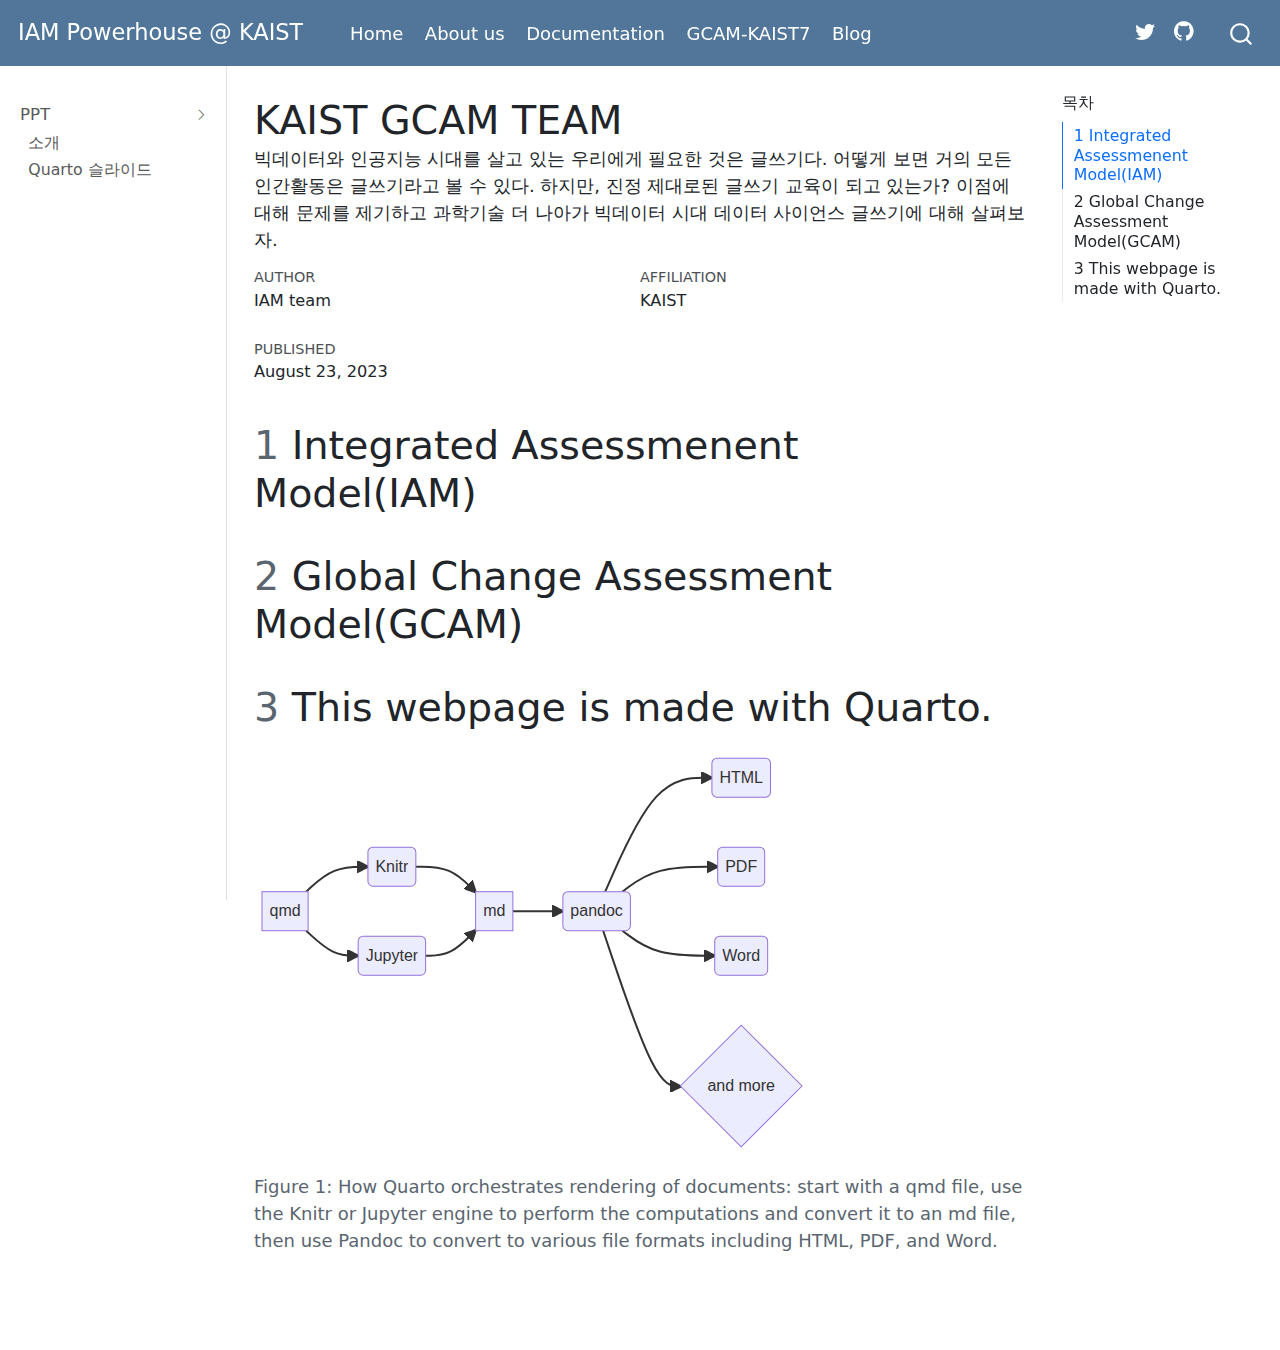
==== docs/index.html @ d36df334 "first commit" ====
<!DOCTYPE html>
<html xmlns="http://www.w3.org/1999/xhtml" lang="en" xml:lang="en"><head>

<meta charset="utf-8">
<meta name="generator" content="quarto-1.1.251">

<meta name="viewport" content="width=device-width, initial-scale=1.0, user-scalable=yes">

<meta name="author" content="IAM team">
<meta name="dcterms.date" content="2023-08-23">
<meta name="description" content="빅데이터와 인공지능 시대를 살고 있는 우리에게 필요한 것은 글쓰기다. 어떻게 보면 거의 모든 인간활동은 글쓰기라고 볼 수 있다. 하지만, 진정 제대로된 글쓰기 교육이 되고 있는가? 이점에 대해 문제를 제기하고 과학기술 더 나아가 빅데이터 시대 데이터 사이언스 글쓰기에 대해 살펴보자.">

<title>IAM Powerhouse @ KAIST - KAIST GCAM TEAM</title>
<style>
code{white-space: pre-wrap;}
span.smallcaps{font-variant: small-caps;}
div.columns{display: flex; gap: min(4vw, 1.5em);}
div.column{flex: auto; overflow-x: auto;}
div.hanging-indent{margin-left: 1.5em; text-indent: -1.5em;}
ul.task-list{list-style: none;}
ul.task-list li input[type="checkbox"] {
  width: 0.8em;
  margin: 0 0.8em 0.2em -1.6em;
  vertical-align: middle;
}
</style>


<script src="site_libs/quarto-nav/quarto-nav.js"></script>
<script src="site_libs/quarto-nav/headroom.min.js"></script>
<script src="site_libs/clipboard/clipboard.min.js"></script>
<script src="site_libs/quarto-search/autocomplete.umd.js"></script>
<script src="site_libs/quarto-search/fuse.min.js"></script>
<script src="site_libs/quarto-search/quarto-search.js"></script>
<meta name="quarto:offset" content="./">
<link href="././img/analysis.png" rel="icon" type="image/png">
<script src="site_libs/quarto-html/quarto.js"></script>
<script src="site_libs/quarto-html/popper.min.js"></script>
<script src="site_libs/quarto-html/tippy.umd.min.js"></script>
<script src="site_libs/quarto-html/anchor.min.js"></script>
<link href="site_libs/quarto-html/tippy.css" rel="stylesheet">
<link href="site_libs/quarto-html/quarto-syntax-highlighting.css" rel="stylesheet" id="quarto-text-highlighting-styles">
<script src="site_libs/bootstrap/bootstrap.min.js"></script>
<link href="site_libs/bootstrap/bootstrap-icons.css" rel="stylesheet">
<link href="site_libs/bootstrap/bootstrap.min.css" rel="stylesheet" id="quarto-bootstrap" data-mode="light">
<script id="quarto-search-options" type="application/json">{
  "location": "navbar",
  "copy-button": false,
  "collapse-after": 3,
  "panel-placement": "end",
  "type": "overlay",
  "limit": 20,
  "language": {
    "search-no-results-text": "No results",
    "search-matching-documents-text": "matching documents",
    "search-copy-link-title": "Copy link to search",
    "search-hide-matches-text": "Hide additional matches",
    "search-more-match-text": "more match in this document",
    "search-more-matches-text": "more matches in this document",
    "search-clear-button-title": "Clear",
    "search-detached-cancel-button-title": "Cancel",
    "search-submit-button-title": "Submit"
  }
}</script>
<script src="site_libs/quarto-diagram/mermaid.min.js"></script>
<script src="site_libs/quarto-diagram/mermaid-init.js"></script>
<link href="site_libs/quarto-diagram/mermaid.css" rel="stylesheet">


<meta property="og:title" content="IAM Powerhouse @ KAIST - KAIST GCAM TEAM">
<meta property="og:description" content="빅데이터와 인공지능 시대를 살고 있는 우리에게 필요한 것은 글쓰기다. 어떻게 보면 거의 모든 인간활동은 글쓰기라고 볼 수 있다. 하지만, 진정 제대로된 글쓰기 교육이 되고 있는가? 이점에 대해 문제를 제기하고 과학기술 더 나아가 빅데이터 시대 데이터 사이언스 글쓰기에 대해 살펴보자.">
<meta property="og:site-name" content="IAM Powerhouse @ KAIST">
<meta name="twitter:title" content="IAM Powerhouse @ KAIST - KAIST GCAM TEAM">
<meta name="twitter:description" content="빅데이터와 인공지능 시대를 살고 있는 우리에게 필요한 것은 글쓰기다. 어떻게 보면 거의 모든 인간활동은 글쓰기라고 볼 수 있다. 하지만, 진정 제대로된 글쓰기 교육이 되고 있는가? 이점에 대해 문제를 제기하고 과학기술 더 나아가 빅데이터 시대 데이터 사이언스 글쓰기에 대해 살펴보자.">
<meta name="twitter:card" content="summary">
</head>

<body class="nav-sidebar docked nav-fixed">

<div id="quarto-search-results"></div>
  <header id="quarto-header" class="headroom fixed-top">
    <nav class="navbar navbar-expand-lg navbar-dark ">
      <div class="navbar-container container-fluid">
      <div class="navbar-brand-container">
    <a class="navbar-brand" href="./index.html">
    <span class="navbar-title">IAM Powerhouse @ KAIST</span>
    </a>
  </div>
          <button class="navbar-toggler" type="button" data-bs-toggle="collapse" data-bs-target="#navbarCollapse" aria-controls="navbarCollapse" aria-expanded="false" aria-label="Toggle navigation" onclick="if (window.quartoToggleHeadroom) { window.quartoToggleHeadroom(); }">
  <span class="navbar-toggler-icon"></span>
</button>
          <div class="collapse navbar-collapse" id="navbarCollapse">
            <ul class="navbar-nav navbar-nav-scroll me-auto">
  <li class="nav-item">
    <a class="nav-link active" href="./index.html" aria-current="page">Home</a>
  </li>  
  <li class="nav-item">
    <a class="nav-link" href="./about.html">About us</a>
  </li>  
  <li class="nav-item">
    <a class="nav-link" href="./documentation.html">Documentation</a>
  </li>  
  <li class="nav-item">
    <a class="nav-link" href="./gcam_transportation.html">GCAM-KAIST7</a>
  </li>  
  <li class="nav-item">
    <a class="nav-link" href="./blog.html">Blog</a>
  </li>  
</ul>
            <ul class="navbar-nav navbar-nav-scroll ms-auto">
  <li class="nav-item compact">
    <a class="nav-link" href="https://twitter.com/quarto_pub"><i class="bi bi-twitter" role="img" aria-label="Twitter">
</i> 
 </a>
  </li>  
  <li class="nav-item compact">
    <a class="nav-link" href="https://github.com/GCAM-KAIST"><i class="bi bi-github" role="img" aria-label="GitHub">
</i> 
 </a>
  </li>  
</ul>
              <div id="quarto-search" class="" title="Search"></div>
          </div> <!-- /navcollapse -->
      </div> <!-- /container-fluid -->
    </nav>
  <nav class="quarto-secondary-nav" data-bs-toggle="collapse" data-bs-target="#quarto-sidebar" aria-controls="quarto-sidebar" aria-expanded="false" aria-label="Toggle sidebar navigation" onclick="if (window.quartoToggleHeadroom) { window.quartoToggleHeadroom(); }">
    <div class="container-fluid d-flex justify-content-between">
      <h1 class="quarto-secondary-nav-title">KAIST GCAM TEAM</h1>
      <button type="button" class="quarto-btn-toggle btn" aria-label="Show secondary navigation">
        <i class="bi bi-chevron-right"></i>
      </button>
    </div>
  </nav>
</header>
<!-- content -->
<div id="quarto-content" class="quarto-container page-columns page-rows-contents page-layout-article page-navbar">
<!-- sidebar -->
  <nav id="quarto-sidebar" class="sidebar collapse sidebar-navigation docked overflow-auto">
    <div class="sidebar-menu-container"> 
    <ul class="list-unstyled mt-1">
        <li class="sidebar-item sidebar-item-section">
      <div class="sidebar-item-container"> 
            <a class="sidebar-item-text sidebar-link text-start" data-bs-toggle="collapse" data-bs-target="#quarto-sidebar-section-1" aria-expanded="true">PPT</a>
          <a class="sidebar-item-toggle text-start" data-bs-toggle="collapse" data-bs-target="#quarto-sidebar-section-1" aria-expanded="true">
            <i class="bi bi-chevron-right ms-2"></i>
          </a> 
      </div>
      <ul id="quarto-sidebar-section-1" class="collapse list-unstyled sidebar-section depth1 show">  
          <li class="sidebar-item">
  <div class="sidebar-item-container"> 
  <a href="./intro_slide.html" class="sidebar-item-text sidebar-link">소개</a>
  </div>
</li>
          <li class="sidebar-item">
  <div class="sidebar-item-container"> 
  <a href="./quarto_slideshow.html" class="sidebar-item-text sidebar-link">Quarto 슬라이드</a>
  </div>
</li>
      </ul>
  </li>
    </ul>
    </div>
</nav>
<!-- margin-sidebar -->
    <div id="quarto-margin-sidebar" class="sidebar margin-sidebar">
        <nav id="TOC" role="doc-toc" class="toc-active">
    <h2 id="toc-title">목차</h2>
   
  <ul class="collapse">
  <li><a href="#integrated-assessmenent-modeliam" id="toc-integrated-assessmenent-modeliam" class="nav-link active" data-scroll-target="#integrated-assessmenent-modeliam"><span class="toc-section-number">1</span>  Integrated Assessmenent Model(IAM)</a></li>
  <li><a href="#global-change-assessment-modelgcam" id="toc-global-change-assessment-modelgcam" class="nav-link" data-scroll-target="#global-change-assessment-modelgcam"><span class="toc-section-number">2</span>  Global Change Assessment Model(GCAM)</a></li>
  <li><a href="#this-webpage-is-made-with-quarto." id="toc-this-webpage-is-made-with-quarto." class="nav-link" data-scroll-target="#this-webpage-is-made-with-quarto."><span class="toc-section-number">3</span>  This webpage is made with Quarto.</a></li>
  </ul>
</nav>
    </div>
<!-- main -->
<main class="content" id="quarto-document-content">

<header id="title-block-header" class="quarto-title-block default">
<div class="quarto-title">
<h1 class="title d-none d-lg-block">KAIST GCAM TEAM</h1>
</div>

<div>
  <div class="description">
    빅데이터와 인공지능 시대를 살고 있는 우리에게 필요한 것은 글쓰기다. 어떻게 보면 거의 모든 인간활동은 글쓰기라고 볼 수 있다. 하지만, 진정 제대로된 글쓰기 교육이 되고 있는가? 이점에 대해 문제를 제기하고 과학기술 더 나아가 빅데이터 시대 데이터 사이언스 글쓰기에 대해 살펴보자.
  </div>
</div>

<div class="quarto-title-meta-author">
  <div class="quarto-title-meta-heading">Author</div>
  <div class="quarto-title-meta-heading">Affiliation</div>
  
    <div class="quarto-title-meta-contents">
    IAM team 
  </div>
    <div class="quarto-title-meta-contents">
        <p class="affiliation">
            KAIST
          </p>
      </div>
    </div>

<div class="quarto-title-meta">

      
    <div>
    <div class="quarto-title-meta-heading">Published</div>
    <div class="quarto-title-meta-contents">
      <p class="date">August 23, 2023</p>
    </div>
  </div>
    
  </div>
  

</header>

<section id="integrated-assessmenent-modeliam" class="level1" data-number="1">
<h1 data-number="1"><span class="header-section-number">1</span> Integrated Assessmenent Model(IAM)</h1>
</section>
<section id="global-change-assessment-modelgcam" class="level1" data-number="2">
<h1 data-number="2"><span class="header-section-number">2</span> Global Change Assessment Model(GCAM)</h1>
</section>
<section id="this-webpage-is-made-with-quarto." class="level1" data-number="3">
<h1 data-number="3"><span class="header-section-number">3</span> This webpage is made with Quarto.</h1>
<div class="cell" data-fig-width="6">
<div class="cell-output-display">
<div id="fig-mermaid" class="quarto-figure quarto-figure-center anchored">
<figure class="figure">
<p>
</p><pre class="mermaid" data-tooltip-selector="#mermaid-tooltip-1">flowchart LR
  A[qmd] --&gt; B(Knitr)
  A[qmd] --&gt; C(Jupyter)
  B(Knitr) --&gt; D[md]
  C(Jupyter) --&gt; D[md]
  D[md] --&gt; E(pandoc)
  E(pandoc) --&gt; F(HTML)
  E(pandoc) --&gt; G(PDF)
  E(pandoc) --&gt; H(Word)
  E(pandoc) --&gt; I{and more}
</pre>
<div id="mermaid-tooltip-1" class="mermaidTooltip">

</div>
<p></p>
<p></p><figcaption class="figure-caption">Figure&nbsp;1: How Quarto orchestrates rendering of documents: start with a qmd file, use the Knitr or Jupyter engine to perform the computations and convert it to an md file, then use Pandoc to convert to various file formats including HTML, PDF, and Word.</figcaption><p></p>
</figure>
</div>
</div>
</div>


</section>

</main> <!-- /main -->
<script id="quarto-html-after-body" type="application/javascript">
window.document.addEventListener("DOMContentLoaded", function (event) {
  const toggleBodyColorMode = (bsSheetEl) => {
    const mode = bsSheetEl.getAttribute("data-mode");
    const bodyEl = window.document.querySelector("body");
    if (mode === "dark") {
      bodyEl.classList.add("quarto-dark");
      bodyEl.classList.remove("quarto-light");
    } else {
      bodyEl.classList.add("quarto-light");
      bodyEl.classList.remove("quarto-dark");
    }
  }
  const toggleBodyColorPrimary = () => {
    const bsSheetEl = window.document.querySelector("link#quarto-bootstrap");
    if (bsSheetEl) {
      toggleBodyColorMode(bsSheetEl);
    }
  }
  toggleBodyColorPrimary();  
  const icon = "";
  const anchorJS = new window.AnchorJS();
  anchorJS.options = {
    placement: 'right',
    icon: icon
  };
  anchorJS.add('.anchored');
  const clipboard = new window.ClipboardJS('.code-copy-button', {
    target: function(trigger) {
      return trigger.previousElementSibling;
    }
  });
  clipboard.on('success', function(e) {
    // button target
    const button = e.trigger;
    // don't keep focus
    button.blur();
    // flash "checked"
    button.classList.add('code-copy-button-checked');
    var currentTitle = button.getAttribute("title");
    button.setAttribute("title", "Copied!");
    setTimeout(function() {
      button.setAttribute("title", currentTitle);
      button.classList.remove('code-copy-button-checked');
    }, 1000);
    // clear code selection
    e.clearSelection();
  });
  function tippyHover(el, contentFn) {
    const config = {
      allowHTML: true,
      content: contentFn,
      maxWidth: 500,
      delay: 100,
      arrow: false,
      appendTo: function(el) {
          return el.parentElement;
      },
      interactive: true,
      interactiveBorder: 10,
      theme: 'quarto',
      placement: 'bottom-start'
    };
    window.tippy(el, config); 
  }
  const noterefs = window.document.querySelectorAll('a[role="doc-noteref"]');
  for (var i=0; i<noterefs.length; i++) {
    const ref = noterefs[i];
    tippyHover(ref, function() {
      // use id or data attribute instead here
      let href = ref.getAttribute('data-footnote-href') || ref.getAttribute('href');
      try { href = new URL(href).hash; } catch {}
      const id = href.replace(/^#\/?/, "");
      const note = window.document.getElementById(id);
      return note.innerHTML;
    });
  }
  var bibliorefs = window.document.querySelectorAll('a[role="doc-biblioref"]');
  for (var i=0; i<bibliorefs.length; i++) {
    const ref = bibliorefs[i];
    const cites = ref.parentNode.getAttribute('data-cites').split(' ');
    tippyHover(ref, function() {
      var popup = window.document.createElement('div');
      cites.forEach(function(cite) {
        var citeDiv = window.document.createElement('div');
        citeDiv.classList.add('hanging-indent');
        citeDiv.classList.add('csl-entry');
        var biblioDiv = window.document.getElementById('ref-' + cite);
        if (biblioDiv) {
          citeDiv.innerHTML = biblioDiv.innerHTML;
        }
        popup.appendChild(citeDiv);
      });
      return popup.innerHTML;
    });
  }
});
</script>
</div> <!-- /content -->



</body></html>
---- docs/site_libs/quarto-html/tippy.css ----
.tippy-box[data-animation=fade][data-state=hidden]{opacity:0}[data-tippy-root]{max-width:calc(100vw - 10px)}.tippy-box{position:relative;background-color:#333;color:#fff;border-radius:4px;font-size:14px;line-height:1.4;white-space:normal;outline:0;transition-property:transform,visibility,opacity}.tippy-box[data-placement^=top]>.tippy-arrow{bottom:0}.tippy-box[data-placement^=top]>.tippy-arrow:before{bottom:-7px;left:0;border-width:8px 8px 0;border-top-color:initial;transform-origin:center top}.tippy-box[data-placement^=bottom]>.tippy-arrow{top:0}.tippy-box[data-placement^=bottom]>.tippy-arrow:before{top:-7px;left:0;border-width:0 8px 8px;border-bottom-color:initial;transform-origin:center bottom}.tippy-box[data-placement^=left]>.tippy-arrow{right:0}.tippy-box[data-placement^=left]>.tippy-arrow:before{border-width:8px 0 8px 8px;border-left-color:initial;right:-7px;transform-origin:center left}.tippy-box[data-placement^=right]>.tippy-arrow{left:0}.tippy-box[data-placement^=right]>.tippy-arrow:before{left:-7px;border-width:8px 8px 8px 0;border-right-color:initial;transform-origin:center right}.tippy-box[data-inertia][data-state=visible]{transition-timing-function:cubic-bezier(.54,1.5,.38,1.11)}.tippy-arrow{width:16px;height:16px;color:#333}.tippy-arrow:before{content:"";position:absolute;border-color:transparent;border-style:solid}.tippy-content{position:relative;padding:5px 9px;z-index:1}
---- docs/site_libs/quarto-html/quarto-syntax-highlighting.css ----
/* quarto syntax highlight colors */
:root {
  --quarto-hl-ot-color: #003B4F;
  --quarto-hl-at-color: #657422;
  --quarto-hl-ss-color: #20794D;
  --quarto-hl-an-color: #5E5E5E;
  --quarto-hl-fu-color: #4758AB;
  --quarto-hl-st-color: #20794D;
  --quarto-hl-cf-color: #003B4F;
  --quarto-hl-op-color: #5E5E5E;
  --quarto-hl-er-color: #AD0000;
  --quarto-hl-bn-color: #AD0000;
  --quarto-hl-al-color: #AD0000;
  --quarto-hl-va-color: #111111;
  --quarto-hl-bu-color: inherit;
  --quarto-hl-ex-color: inherit;
  --quarto-hl-pp-color: #AD0000;
  --quarto-hl-in-color: #5E5E5E;
  --quarto-hl-vs-color: #20794D;
  --quarto-hl-wa-color: #5E5E5E;
  --quarto-hl-do-color: #5E5E5E;
  --quarto-hl-im-color: #00769E;
  --quarto-hl-ch-color: #20794D;
  --quarto-hl-dt-color: #AD0000;
  --quarto-hl-fl-color: #AD0000;
  --quarto-hl-co-color: #5E5E5E;
  --quarto-hl-cv-color: #5E5E5E;
  --quarto-hl-cn-color: #8f5902;
  --quarto-hl-sc-color: #5E5E5E;
  --quarto-hl-dv-color: #AD0000;
  --quarto-hl-kw-color: #003B4F;
}

/* other quarto variables */
:root {
  --quarto-font-monospace: SFMono-Regular, Menlo, Monaco, Consolas, "Liberation Mono", "Courier New", monospace;
}

pre > code.sourceCode > span {
  color: #003B4F;
}

code span {
  color: #003B4F;
}

code.sourceCode > span {
  color: #003B4F;
}

div.sourceCode,
div.sourceCode pre.sourceCode {
  color: #003B4F;
}

code span.ot {
  color: #003B4F;
}

code span.at {
  color: #657422;
}

code span.ss {
  color: #20794D;
}

code span.an {
  color: #5E5E5E;
}

code span.fu {
  color: #4758AB;
}

code span.st {
  color: #20794D;
}

code span.cf {
  color: #003B4F;
}

code span.op {
  color: #5E5E5E;
}

code span.er {
  color: #AD0000;
}

code span.bn {
  color: #AD0000;
}

code span.al {
  color: #AD0000;
}

code span.va {
  color: #111111;
}

code span.pp {
  color: #AD0000;
}

code span.in {
  color: #5E5E5E;
}

code span.vs {
  color: #20794D;
}

code span.wa {
  color: #5E5E5E;
  font-style: italic;
}

code span.do {
  color: #5E5E5E;
  font-style: italic;
}

code span.im {
  color: #00769E;
}

code span.ch {
  color: #20794D;
}

code span.dt {
  color: #AD0000;
}

code span.fl {
  color: #AD0000;
}

code span.co {
  color: #5E5E5E;
}

code span.cv {
  color: #5E5E5E;
  font-style: italic;
}

code span.cn {
  color: #8f5902;
}

code span.sc {
  color: #5E5E5E;
}

code span.dv {
  color: #AD0000;
}

code span.kw {
  color: #003B4F;
}

.prevent-inlining {
  content: "</";
}

/*# sourceMappingURL=debc5d5d77c3f9108843748ff7464032.css.map */
---- docs/site_libs/quarto-diagram/mermaid.css ----
.mermaidTooltip {
  position: absolute;
  text-align: center;
  max-width: 200px;
  padding: 2px;
  font-family: "trebuchet ms", verdana, arial;
  font-size: 12px;
  background: #ffffde;
  border: 1px solid #aaaa33;
  border-radius: 2px;
  pointer-events: none;
  z-index: 1000;
}
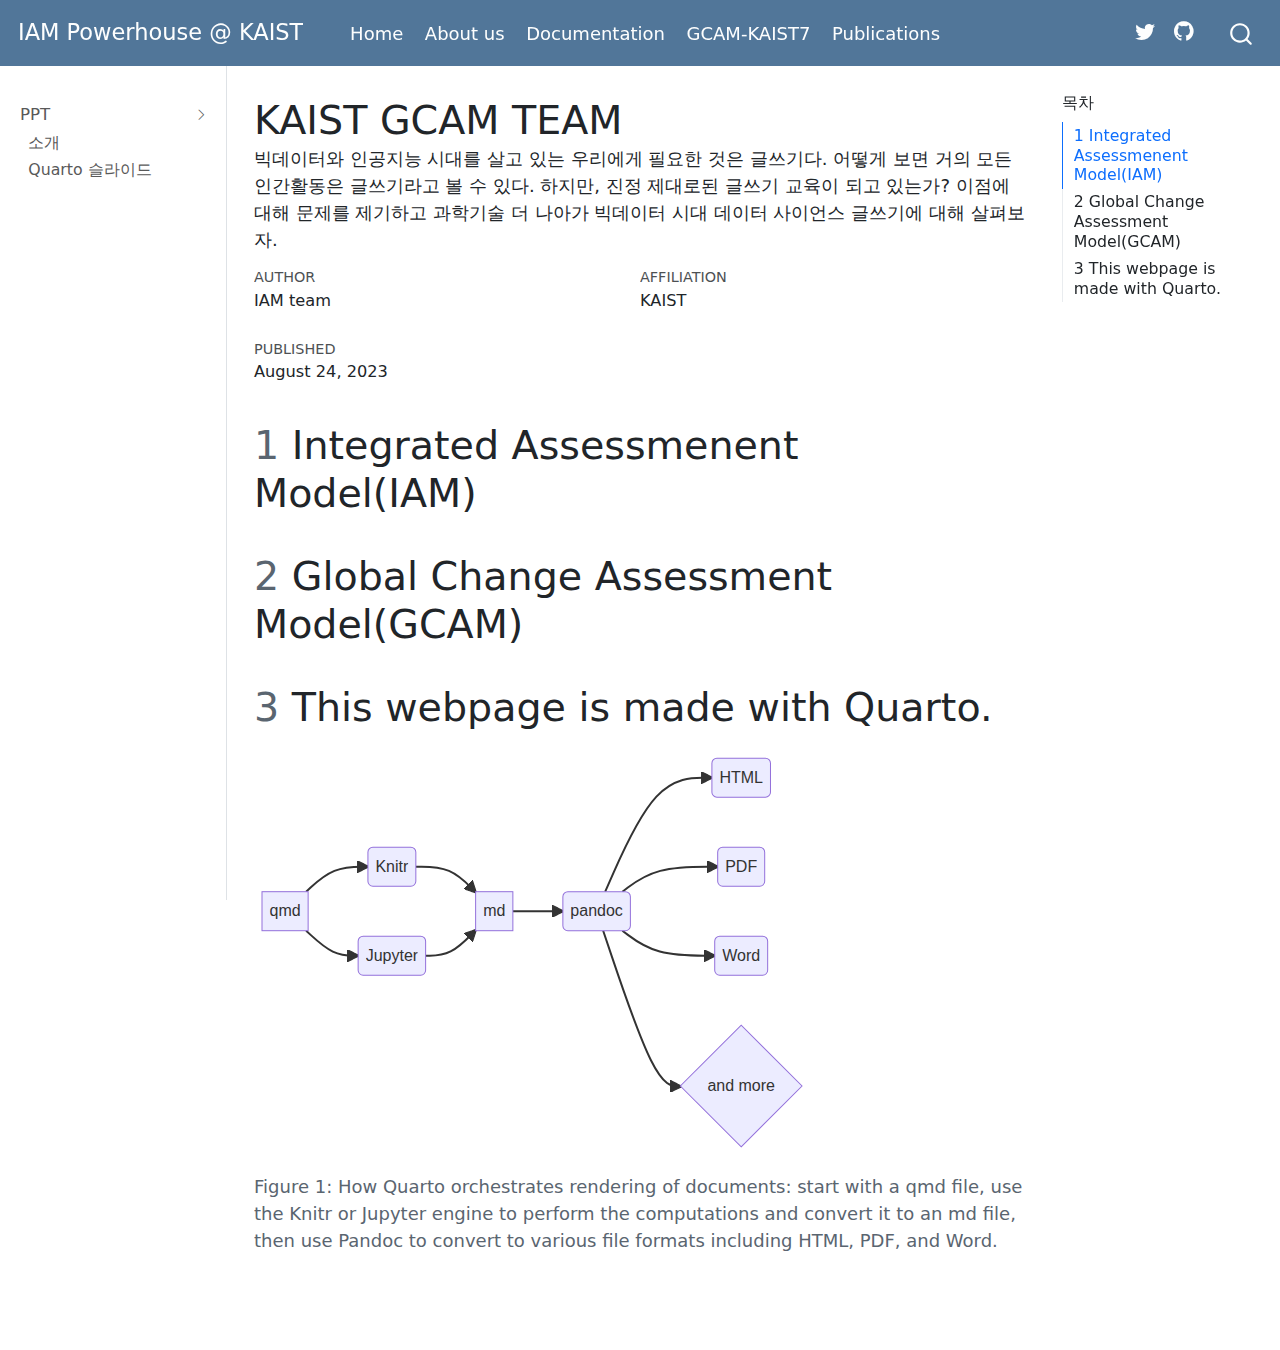
==== commit 74438de2: "publications rendered" ====
--- a/docs/index.html
+++ b/docs/index.html
@@ -7,7 +7,7 @@
 <meta name="viewport" content="width=device-width, initial-scale=1.0, user-scalable=yes">
 
 <meta name="author" content="IAM team">
-<meta name="dcterms.date" content="2023-08-23">
+<meta name="dcterms.date" content="2023-08-24">
 <meta name="description" content="빅데이터와 인공지능 시대를 살고 있는 우리에게 필요한 것은 글쓰기다. 어떻게 보면 거의 모든 인간활동은 글쓰기라고 볼 수 있다. 하지만, 진정 제대로된 글쓰기 교육이 되고 있는가? 이점에 대해 문제를 제기하고 과학기술 더 나아가 빅데이터 시대 데이터 사이언스 글쓰기에 대해 살펴보자.">
 
 <title>IAM Powerhouse @ KAIST - KAIST GCAM TEAM</title>
@@ -104,7 +104,7 @@
     <a class="nav-link" href="./gcam_transportation.html">GCAM-KAIST7</a>
   </li>  
   <li class="nav-item">
-    <a class="nav-link" href="./blog.html">Blog</a>
+    <a class="nav-link" href="./blog.html">Publications</a>
   </li>  
 </ul>
             <ul class="navbar-nav navbar-nav-scroll ms-auto">
@@ -207,7 +207,7 @@
     <div>
     <div class="quarto-title-meta-heading">Published</div>
     <div class="quarto-title-meta-contents">
-      <p class="date">August 23, 2023</p>
+      <p class="date">August 24, 2023</p>
     </div>
   </div>
     
--- a/docs/site_libs/quarto-html/quarto-syntax-highlighting.css
+++ b/docs/site_libs/quarto-html/quarto-syntax-highlighting.css
@@ -1,34 +1,34 @@
 /* quarto syntax highlight colors */
 :root {
-  --quarto-hl-ot-color: #003B4F;
-  --quarto-hl-at-color: #657422;
-  --quarto-hl-ss-color: #20794D;
-  --quarto-hl-an-color: #5E5E5E;
-  --quarto-hl-fu-color: #4758AB;
-  --quarto-hl-st-color: #20794D;
-  --quarto-hl-cf-color: #003B4F;
-  --quarto-hl-op-color: #5E5E5E;
-  --quarto-hl-er-color: #AD0000;
-  --quarto-hl-bn-color: #AD0000;
-  --quarto-hl-al-color: #AD0000;
-  --quarto-hl-va-color: #111111;
-  --quarto-hl-bu-color: inherit;
-  --quarto-hl-ex-color: inherit;
-  --quarto-hl-pp-color: #AD0000;
-  --quarto-hl-in-color: #5E5E5E;
-  --quarto-hl-vs-color: #20794D;
-  --quarto-hl-wa-color: #5E5E5E;
-  --quarto-hl-do-color: #5E5E5E;
-  --quarto-hl-im-color: #00769E;
-  --quarto-hl-ch-color: #20794D;
-  --quarto-hl-dt-color: #AD0000;
-  --quarto-hl-fl-color: #AD0000;
-  --quarto-hl-co-color: #5E5E5E;
-  --quarto-hl-cv-color: #5E5E5E;
-  --quarto-hl-cn-color: #8f5902;
-  --quarto-hl-sc-color: #5E5E5E;
-  --quarto-hl-dv-color: #AD0000;
-  --quarto-hl-kw-color: #003B4F;
+  --quarto-hl-al-color: #ff5555;
+  --quarto-hl-an-color: #6a737d;
+  --quarto-hl-at-color: #d73a49;
+  --quarto-hl-bn-color: #005cc5;
+  --quarto-hl-bu-color: #d73a49;
+  --quarto-hl-ch-color: #032f62;
+  --quarto-hl-co-color: #6a737d;
+  --quarto-hl-cv-color: #6a737d;
+  --quarto-hl-cn-color: #005cc5;
+  --quarto-hl-cf-color: #d73a49;
+  --quarto-hl-dt-color: #d73a49;
+  --quarto-hl-dv-color: #005cc5;
+  --quarto-hl-do-color: #6a737d;
+  --quarto-hl-er-color: #ff5555;
+  --quarto-hl-ex-color: #d73a49;
+  --quarto-hl-fl-color: #005cc5;
+  --quarto-hl-fu-color: #6f42c1;
+  --quarto-hl-im-color: #032f62;
+  --quarto-hl-in-color: #6a737d;
+  --quarto-hl-kw-color: #d73a49;
+  --quarto-hl-op-color: #24292e;
+  --quarto-hl-pp-color: #d73a49;
+  --quarto-hl-re-color: #6a737d;
+  --quarto-hl-sc-color: #005cc5;
+  --quarto-hl-ss-color: #032f62;
+  --quarto-hl-st-color: #032f62;
+  --quarto-hl-va-color: #e36209;
+  --quarto-hl-vs-color: #032f62;
+  --quarto-hl-wa-color: #ff5555;
 }
 
 /* other quarto variables */
@@ -36,132 +36,140 @@
   --quarto-font-monospace: SFMono-Regular, Menlo, Monaco, Consolas, "Liberation Mono", "Courier New", monospace;
 }
 
+code span.al {
+  font-weight: bold;
+  color: #ff5555;
+}
+
+code span.an {
+  color: #6a737d;
+}
+
+code span.at {
+  color: #d73a49;
+}
+
+code span.bn {
+  color: #005cc5;
+}
+
+code span.bu {
+  color: #d73a49;
+}
+
+code span.ch {
+  color: #032f62;
+}
+
+code span.co {
+  color: #6a737d;
+}
+
+code span.cv {
+  color: #6a737d;
+}
+
+code span.cn {
+  color: #005cc5;
+}
+
+code span.cf {
+  color: #d73a49;
+}
+
+code span.dt {
+  color: #d73a49;
+}
+
+code span.dv {
+  color: #005cc5;
+}
+
+code span.do {
+  color: #6a737d;
+}
+
+code span.er {
+  color: #ff5555;
+  text-decoration: underline;
+}
+
+code span.ex {
+  font-weight: bold;
+  color: #d73a49;
+}
+
+code span.fl {
+  color: #005cc5;
+}
+
+code span.fu {
+  color: #6f42c1;
+}
+
+code span.im {
+  color: #032f62;
+}
+
+code span.in {
+  color: #6a737d;
+}
+
+code span.kw {
+  color: #d73a49;
+}
+
 pre > code.sourceCode > span {
-  color: #003B4F;
+  color: #24292e;
 }
 
 code span {
-  color: #003B4F;
+  color: #24292e;
 }
 
 code.sourceCode > span {
-  color: #003B4F;
+  color: #24292e;
 }
 
 div.sourceCode,
 div.sourceCode pre.sourceCode {
-  color: #003B4F;
+  color: #24292e;
 }
 
-code span.ot {
-  color: #003B4F;
+code span.op {
+  color: #24292e;
 }
 
-code span.at {
-  color: #657422;
+code span.pp {
+  color: #d73a49;
+}
+
+code span.re {
+  color: #6a737d;
+}
+
+code span.sc {
+  color: #005cc5;
 }
 
 code span.ss {
-  color: #20794D;
-}
-
-code span.an {
-  color: #5E5E5E;
-}
-
-code span.fu {
-  color: #4758AB;
+  color: #032f62;
 }
 
 code span.st {
-  color: #20794D;
-}
-
-code span.cf {
-  color: #003B4F;
-}
-
-code span.op {
-  color: #5E5E5E;
-}
-
-code span.er {
-  color: #AD0000;
-}
-
-code span.bn {
-  color: #AD0000;
-}
-
-code span.al {
-  color: #AD0000;
+  color: #032f62;
 }
 
 code span.va {
-  color: #111111;
-}
-
-code span.pp {
-  color: #AD0000;
-}
-
-code span.in {
-  color: #5E5E5E;
+  color: #e36209;
 }
 
 code span.vs {
-  color: #20794D;
+  color: #032f62;
 }
 
 code span.wa {
-  color: #5E5E5E;
-  font-style: italic;
-}
-
-code span.do {
-  color: #5E5E5E;
-  font-style: italic;
-}
-
-code span.im {
-  color: #00769E;
-}
-
-code span.ch {
-  color: #20794D;
-}
-
-code span.dt {
-  color: #AD0000;
-}
-
-code span.fl {
-  color: #AD0000;
-}
-
-code span.co {
-  color: #5E5E5E;
-}
-
-code span.cv {
-  color: #5E5E5E;
-  font-style: italic;
-}
-
-code span.cn {
-  color: #8f5902;
-}
-
-code span.sc {
-  color: #5E5E5E;
-}
-
-code span.dv {
-  color: #AD0000;
-}
-
-code span.kw {
-  color: #003B4F;
+  color: #ff5555;
 }
 
 .prevent-inlining {
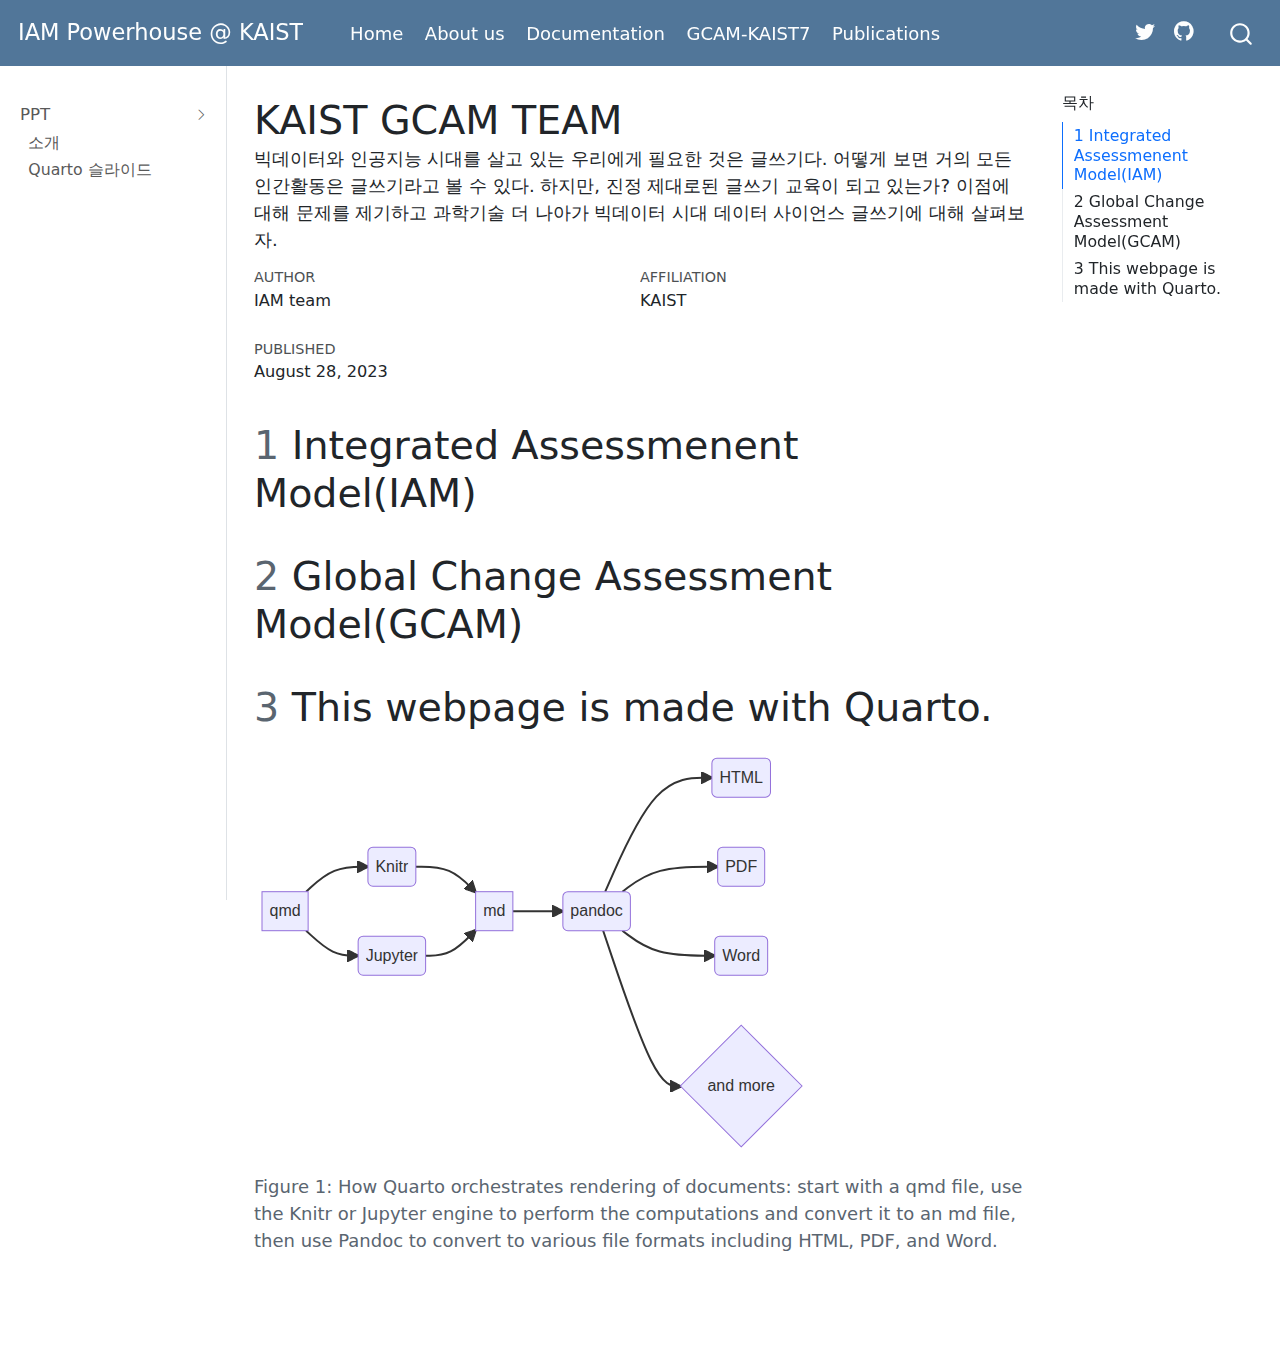
==== commit ac96c17d: "monday commit" ====
--- a/docs/index.html
+++ b/docs/index.html
@@ -7,7 +7,7 @@
 <meta name="viewport" content="width=device-width, initial-scale=1.0, user-scalable=yes">
 
 <meta name="author" content="IAM team">
-<meta name="dcterms.date" content="2023-08-24">
+<meta name="dcterms.date" content="2023-08-28">
 <meta name="description" content="빅데이터와 인공지능 시대를 살고 있는 우리에게 필요한 것은 글쓰기다. 어떻게 보면 거의 모든 인간활동은 글쓰기라고 볼 수 있다. 하지만, 진정 제대로된 글쓰기 교육이 되고 있는가? 이점에 대해 문제를 제기하고 과학기술 더 나아가 빅데이터 시대 데이터 사이언스 글쓰기에 대해 살펴보자.">
 
 <title>IAM Powerhouse @ KAIST - KAIST GCAM TEAM</title>
@@ -104,7 +104,7 @@
     <a class="nav-link" href="./gcam_transportation.html">GCAM-KAIST7</a>
   </li>  
   <li class="nav-item">
-    <a class="nav-link" href="./blog.html">Publications</a>
+    <a class="nav-link" href="./publications.html">Publications</a>
   </li>  
 </ul>
             <ul class="navbar-nav navbar-nav-scroll ms-auto">
@@ -207,7 +207,7 @@
     <div>
     <div class="quarto-title-meta-heading">Published</div>
     <div class="quarto-title-meta-contents">
-      <p class="date">August 24, 2023</p>
+      <p class="date">August 28, 2023</p>
     </div>
   </div>
     
--- a/docs/site_libs/quarto-html/quarto-syntax-highlighting.css
+++ b/docs/site_libs/quarto-html/quarto-syntax-highlighting.css
@@ -1,34 +1,34 @@
 /* quarto syntax highlight colors */
 :root {
-  --quarto-hl-al-color: #ff5555;
-  --quarto-hl-an-color: #6a737d;
-  --quarto-hl-at-color: #d73a49;
-  --quarto-hl-bn-color: #005cc5;
-  --quarto-hl-bu-color: #d73a49;
-  --quarto-hl-ch-color: #032f62;
-  --quarto-hl-co-color: #6a737d;
-  --quarto-hl-cv-color: #6a737d;
-  --quarto-hl-cn-color: #005cc5;
-  --quarto-hl-cf-color: #d73a49;
-  --quarto-hl-dt-color: #d73a49;
-  --quarto-hl-dv-color: #005cc5;
-  --quarto-hl-do-color: #6a737d;
-  --quarto-hl-er-color: #ff5555;
-  --quarto-hl-ex-color: #d73a49;
-  --quarto-hl-fl-color: #005cc5;
-  --quarto-hl-fu-color: #6f42c1;
-  --quarto-hl-im-color: #032f62;
-  --quarto-hl-in-color: #6a737d;
-  --quarto-hl-kw-color: #d73a49;
-  --quarto-hl-op-color: #24292e;
-  --quarto-hl-pp-color: #d73a49;
-  --quarto-hl-re-color: #6a737d;
-  --quarto-hl-sc-color: #005cc5;
-  --quarto-hl-ss-color: #032f62;
-  --quarto-hl-st-color: #032f62;
-  --quarto-hl-va-color: #e36209;
-  --quarto-hl-vs-color: #032f62;
-  --quarto-hl-wa-color: #ff5555;
+  --quarto-hl-ot-color: #003B4F;
+  --quarto-hl-at-color: #657422;
+  --quarto-hl-ss-color: #20794D;
+  --quarto-hl-an-color: #5E5E5E;
+  --quarto-hl-fu-color: #4758AB;
+  --quarto-hl-st-color: #20794D;
+  --quarto-hl-cf-color: #003B4F;
+  --quarto-hl-op-color: #5E5E5E;
+  --quarto-hl-er-color: #AD0000;
+  --quarto-hl-bn-color: #AD0000;
+  --quarto-hl-al-color: #AD0000;
+  --quarto-hl-va-color: #111111;
+  --quarto-hl-bu-color: inherit;
+  --quarto-hl-ex-color: inherit;
+  --quarto-hl-pp-color: #AD0000;
+  --quarto-hl-in-color: #5E5E5E;
+  --quarto-hl-vs-color: #20794D;
+  --quarto-hl-wa-color: #5E5E5E;
+  --quarto-hl-do-color: #5E5E5E;
+  --quarto-hl-im-color: #00769E;
+  --quarto-hl-ch-color: #20794D;
+  --quarto-hl-dt-color: #AD0000;
+  --quarto-hl-fl-color: #AD0000;
+  --quarto-hl-co-color: #5E5E5E;
+  --quarto-hl-cv-color: #5E5E5E;
+  --quarto-hl-cn-color: #8f5902;
+  --quarto-hl-sc-color: #5E5E5E;
+  --quarto-hl-dv-color: #AD0000;
+  --quarto-hl-kw-color: #003B4F;
 }
 
 /* other quarto variables */
@@ -36,140 +36,132 @@
   --quarto-font-monospace: SFMono-Regular, Menlo, Monaco, Consolas, "Liberation Mono", "Courier New", monospace;
 }
 
-code span.al {
-  font-weight: bold;
-  color: #ff5555;
-}
-
-code span.an {
-  color: #6a737d;
-}
-
-code span.at {
-  color: #d73a49;
-}
-
-code span.bn {
-  color: #005cc5;
-}
-
-code span.bu {
-  color: #d73a49;
-}
-
-code span.ch {
-  color: #032f62;
-}
-
-code span.co {
-  color: #6a737d;
-}
-
-code span.cv {
-  color: #6a737d;
-}
-
-code span.cn {
-  color: #005cc5;
-}
-
-code span.cf {
-  color: #d73a49;
-}
-
-code span.dt {
-  color: #d73a49;
-}
-
-code span.dv {
-  color: #005cc5;
-}
-
-code span.do {
-  color: #6a737d;
-}
-
-code span.er {
-  color: #ff5555;
-  text-decoration: underline;
-}
-
-code span.ex {
-  font-weight: bold;
-  color: #d73a49;
-}
-
-code span.fl {
-  color: #005cc5;
-}
-
-code span.fu {
-  color: #6f42c1;
-}
-
-code span.im {
-  color: #032f62;
-}
-
-code span.in {
-  color: #6a737d;
-}
-
-code span.kw {
-  color: #d73a49;
-}
-
 pre > code.sourceCode > span {
-  color: #24292e;
+  color: #003B4F;
 }
 
 code span {
-  color: #24292e;
+  color: #003B4F;
 }
 
 code.sourceCode > span {
-  color: #24292e;
+  color: #003B4F;
 }
 
 div.sourceCode,
 div.sourceCode pre.sourceCode {
-  color: #24292e;
+  color: #003B4F;
+}
+
+code span.ot {
+  color: #003B4F;
+}
+
+code span.at {
+  color: #657422;
+}
+
+code span.ss {
+  color: #20794D;
+}
+
+code span.an {
+  color: #5E5E5E;
+}
+
+code span.fu {
+  color: #4758AB;
+}
+
+code span.st {
+  color: #20794D;
+}
+
+code span.cf {
+  color: #003B4F;
 }
 
 code span.op {
-  color: #24292e;
+  color: #5E5E5E;
+}
+
+code span.er {
+  color: #AD0000;
+}
+
+code span.bn {
+  color: #AD0000;
+}
+
+code span.al {
+  color: #AD0000;
+}
+
+code span.va {
+  color: #111111;
 }
 
 code span.pp {
-  color: #d73a49;
+  color: #AD0000;
 }
 
-code span.re {
-  color: #6a737d;
+code span.in {
+  color: #5E5E5E;
+}
+
+code span.vs {
+  color: #20794D;
+}
+
+code span.wa {
+  color: #5E5E5E;
+  font-style: italic;
+}
+
+code span.do {
+  color: #5E5E5E;
+  font-style: italic;
+}
+
+code span.im {
+  color: #00769E;
+}
+
+code span.ch {
+  color: #20794D;
+}
+
+code span.dt {
+  color: #AD0000;
+}
+
+code span.fl {
+  color: #AD0000;
+}
+
+code span.co {
+  color: #5E5E5E;
+}
+
+code span.cv {
+  color: #5E5E5E;
+  font-style: italic;
+}
+
+code span.cn {
+  color: #8f5902;
 }
 
 code span.sc {
-  color: #005cc5;
+  color: #5E5E5E;
 }
 
-code span.ss {
-  color: #032f62;
+code span.dv {
+  color: #AD0000;
 }
 
-code span.st {
-  color: #032f62;
-}
-
-code span.va {
-  color: #e36209;
-}
-
-code span.vs {
-  color: #032f62;
-}
-
-code span.wa {
-  color: #ff5555;
+code span.kw {
+  color: #003B4F;
 }
 
 .prevent-inlining {
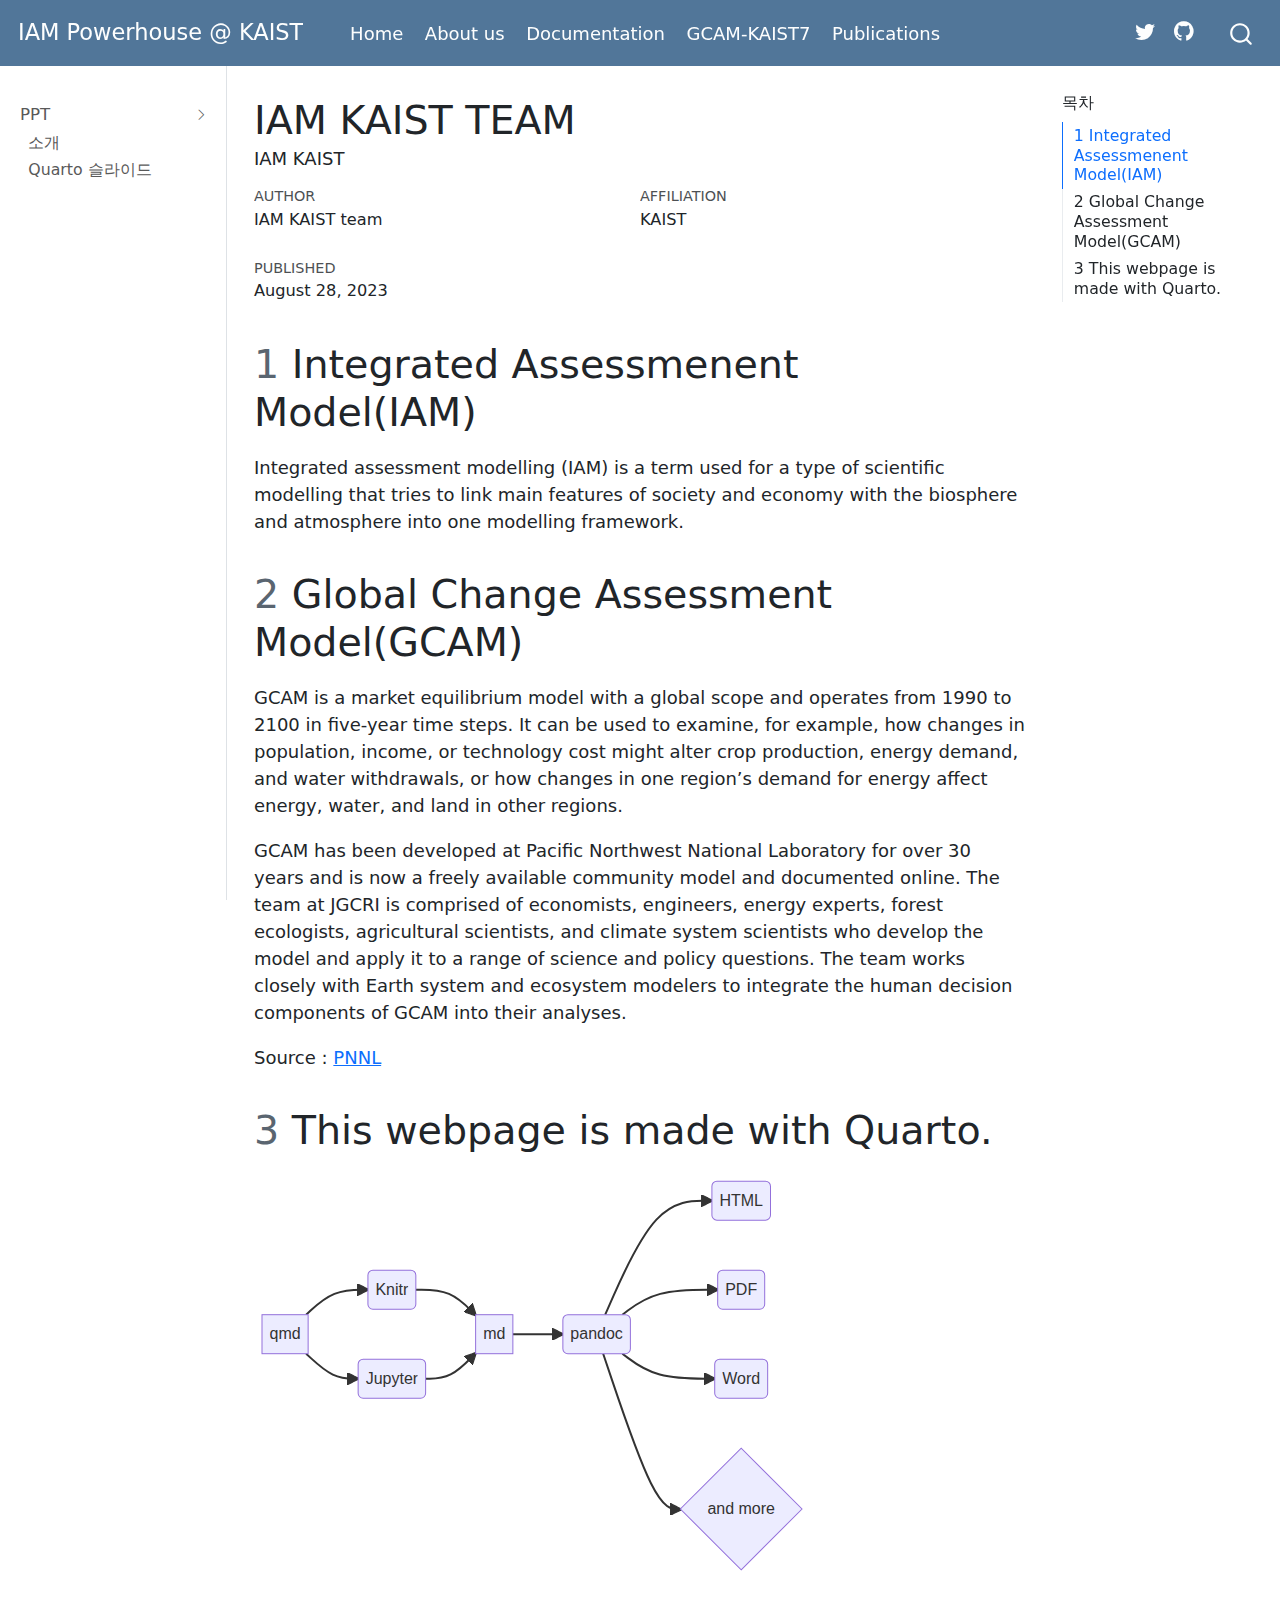
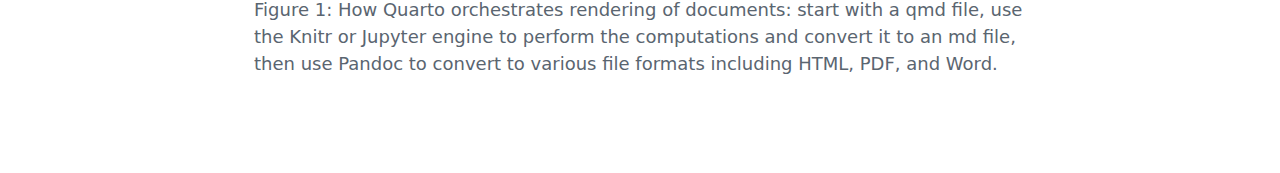
==== commit 37872e21: "main page modified" ====
--- a/docs/index.html
+++ b/docs/index.html
@@ -6,11 +6,11 @@
 
 <meta name="viewport" content="width=device-width, initial-scale=1.0, user-scalable=yes">
 
-<meta name="author" content="IAM team">
+<meta name="author" content="IAM KAIST team">
 <meta name="dcterms.date" content="2023-08-28">
-<meta name="description" content="빅데이터와 인공지능 시대를 살고 있는 우리에게 필요한 것은 글쓰기다. 어떻게 보면 거의 모든 인간활동은 글쓰기라고 볼 수 있다. 하지만, 진정 제대로된 글쓰기 교육이 되고 있는가? 이점에 대해 문제를 제기하고 과학기술 더 나아가 빅데이터 시대 데이터 사이언스 글쓰기에 대해 살펴보자.">
-
-<title>IAM Powerhouse @ KAIST - KAIST GCAM TEAM</title>
+<meta name="description" content="IAM KAIST">
+
+<title>IAM Powerhouse @ KAIST - IAM KAIST TEAM</title>
 <style>
 code{white-space: pre-wrap;}
 span.smallcaps{font-variant: small-caps;}
@@ -67,11 +67,11 @@
 <link href="site_libs/quarto-diagram/mermaid.css" rel="stylesheet">
 
 
-<meta property="og:title" content="IAM Powerhouse @ KAIST - KAIST GCAM TEAM">
-<meta property="og:description" content="빅데이터와 인공지능 시대를 살고 있는 우리에게 필요한 것은 글쓰기다. 어떻게 보면 거의 모든 인간활동은 글쓰기라고 볼 수 있다. 하지만, 진정 제대로된 글쓰기 교육이 되고 있는가? 이점에 대해 문제를 제기하고 과학기술 더 나아가 빅데이터 시대 데이터 사이언스 글쓰기에 대해 살펴보자.">
+<meta property="og:title" content="IAM Powerhouse @ KAIST - IAM KAIST TEAM">
+<meta property="og:description" content="IAM KAIST">
 <meta property="og:site-name" content="IAM Powerhouse @ KAIST">
-<meta name="twitter:title" content="IAM Powerhouse @ KAIST - KAIST GCAM TEAM">
-<meta name="twitter:description" content="빅데이터와 인공지능 시대를 살고 있는 우리에게 필요한 것은 글쓰기다. 어떻게 보면 거의 모든 인간활동은 글쓰기라고 볼 수 있다. 하지만, 진정 제대로된 글쓰기 교육이 되고 있는가? 이점에 대해 문제를 제기하고 과학기술 더 나아가 빅데이터 시대 데이터 사이언스 글쓰기에 대해 살펴보자.">
+<meta name="twitter:title" content="IAM Powerhouse @ KAIST - IAM KAIST TEAM">
+<meta name="twitter:description" content="IAM KAIST">
 <meta name="twitter:card" content="summary">
 </head>
 
@@ -125,7 +125,7 @@
     </nav>
   <nav class="quarto-secondary-nav" data-bs-toggle="collapse" data-bs-target="#quarto-sidebar" aria-controls="quarto-sidebar" aria-expanded="false" aria-label="Toggle sidebar navigation" onclick="if (window.quartoToggleHeadroom) { window.quartoToggleHeadroom(); }">
     <div class="container-fluid d-flex justify-content-between">
-      <h1 class="quarto-secondary-nav-title">KAIST GCAM TEAM</h1>
+      <h1 class="quarto-secondary-nav-title">IAM KAIST TEAM</h1>
       <button type="button" class="quarto-btn-toggle btn" aria-label="Show secondary navigation">
         <i class="bi bi-chevron-right"></i>
       </button>
@@ -178,12 +178,12 @@
 
 <header id="title-block-header" class="quarto-title-block default">
 <div class="quarto-title">
-<h1 class="title d-none d-lg-block">KAIST GCAM TEAM</h1>
+<h1 class="title d-none d-lg-block">IAM KAIST TEAM</h1>
 </div>
 
 <div>
   <div class="description">
-    빅데이터와 인공지능 시대를 살고 있는 우리에게 필요한 것은 글쓰기다. 어떻게 보면 거의 모든 인간활동은 글쓰기라고 볼 수 있다. 하지만, 진정 제대로된 글쓰기 교육이 되고 있는가? 이점에 대해 문제를 제기하고 과학기술 더 나아가 빅데이터 시대 데이터 사이언스 글쓰기에 대해 살펴보자.
+    IAM KAIST
   </div>
 </div>
 
@@ -192,7 +192,7 @@
   <div class="quarto-title-meta-heading">Affiliation</div>
   
     <div class="quarto-title-meta-contents">
-    IAM team 
+    IAM KAIST team 
   </div>
     <div class="quarto-title-meta-contents">
         <p class="affiliation">
@@ -218,9 +218,13 @@
 
 <section id="integrated-assessmenent-modeliam" class="level1" data-number="1">
 <h1 data-number="1"><span class="header-section-number">1</span> Integrated Assessmenent Model(IAM)</h1>
+<p>Integrated assessment modelling (IAM) is a term used for a type of scientific modelling that tries to link main features of society and economy with the biosphere and atmosphere into one modelling framework.</p>
 </section>
 <section id="global-change-assessment-modelgcam" class="level1" data-number="2">
 <h1 data-number="2"><span class="header-section-number">2</span> Global Change Assessment Model(GCAM)</h1>
+<p>GCAM is a market equilibrium model with a global scope and operates from 1990 to 2100 in five-year time steps. It can be used to examine, for example, how changes in population, income, or technology cost might alter crop production, energy demand, and water withdrawals, or how changes in one region’s demand for energy affect energy, water, and land in other regions.</p>
+<p>GCAM has been developed at Pacific Northwest National Laboratory for over 30 years and is now a freely available community model and documented online. The team at JGCRI is comprised of economists, engineers, energy experts, forest ecologists, agricultural scientists, and climate system scientists who develop the model and apply it to a range of science and policy questions. The team works closely with Earth system and ecosystem modelers to integrate the human decision components of GCAM into their analyses.</p>
+<p>Source : <a href="https://gcims.pnnl.gov/modeling/gcam-global-change-analysis-model">PNNL</a></p>
 </section>
 <section id="this-webpage-is-made-with-quarto." class="level1" data-number="3">
 <h1 data-number="3"><span class="header-section-number">3</span> This webpage is made with Quarto.</h1>
--- a/docs/site_libs/quarto-html/quarto-syntax-highlighting.css
+++ b/docs/site_libs/quarto-html/quarto-syntax-highlighting.css
@@ -1,34 +1,34 @@
 /* quarto syntax highlight colors */
 :root {
-  --quarto-hl-ot-color: #003B4F;
-  --quarto-hl-at-color: #657422;
-  --quarto-hl-ss-color: #20794D;
-  --quarto-hl-an-color: #5E5E5E;
-  --quarto-hl-fu-color: #4758AB;
-  --quarto-hl-st-color: #20794D;
-  --quarto-hl-cf-color: #003B4F;
-  --quarto-hl-op-color: #5E5E5E;
-  --quarto-hl-er-color: #AD0000;
-  --quarto-hl-bn-color: #AD0000;
-  --quarto-hl-al-color: #AD0000;
-  --quarto-hl-va-color: #111111;
-  --quarto-hl-bu-color: inherit;
-  --quarto-hl-ex-color: inherit;
-  --quarto-hl-pp-color: #AD0000;
-  --quarto-hl-in-color: #5E5E5E;
-  --quarto-hl-vs-color: #20794D;
-  --quarto-hl-wa-color: #5E5E5E;
-  --quarto-hl-do-color: #5E5E5E;
-  --quarto-hl-im-color: #00769E;
-  --quarto-hl-ch-color: #20794D;
-  --quarto-hl-dt-color: #AD0000;
-  --quarto-hl-fl-color: #AD0000;
-  --quarto-hl-co-color: #5E5E5E;
-  --quarto-hl-cv-color: #5E5E5E;
-  --quarto-hl-cn-color: #8f5902;
-  --quarto-hl-sc-color: #5E5E5E;
-  --quarto-hl-dv-color: #AD0000;
-  --quarto-hl-kw-color: #003B4F;
+  --quarto-hl-al-color: #ff5555;
+  --quarto-hl-an-color: #6a737d;
+  --quarto-hl-at-color: #d73a49;
+  --quarto-hl-bn-color: #005cc5;
+  --quarto-hl-bu-color: #d73a49;
+  --quarto-hl-ch-color: #032f62;
+  --quarto-hl-co-color: #6a737d;
+  --quarto-hl-cv-color: #6a737d;
+  --quarto-hl-cn-color: #005cc5;
+  --quarto-hl-cf-color: #d73a49;
+  --quarto-hl-dt-color: #d73a49;
+  --quarto-hl-dv-color: #005cc5;
+  --quarto-hl-do-color: #6a737d;
+  --quarto-hl-er-color: #ff5555;
+  --quarto-hl-ex-color: #d73a49;
+  --quarto-hl-fl-color: #005cc5;
+  --quarto-hl-fu-color: #6f42c1;
+  --quarto-hl-im-color: #032f62;
+  --quarto-hl-in-color: #6a737d;
+  --quarto-hl-kw-color: #d73a49;
+  --quarto-hl-op-color: #24292e;
+  --quarto-hl-pp-color: #d73a49;
+  --quarto-hl-re-color: #6a737d;
+  --quarto-hl-sc-color: #005cc5;
+  --quarto-hl-ss-color: #032f62;
+  --quarto-hl-st-color: #032f62;
+  --quarto-hl-va-color: #e36209;
+  --quarto-hl-vs-color: #032f62;
+  --quarto-hl-wa-color: #ff5555;
 }
 
 /* other quarto variables */
@@ -36,132 +36,140 @@
   --quarto-font-monospace: SFMono-Regular, Menlo, Monaco, Consolas, "Liberation Mono", "Courier New", monospace;
 }
 
+code span.al {
+  font-weight: bold;
+  color: #ff5555;
+}
+
+code span.an {
+  color: #6a737d;
+}
+
+code span.at {
+  color: #d73a49;
+}
+
+code span.bn {
+  color: #005cc5;
+}
+
+code span.bu {
+  color: #d73a49;
+}
+
+code span.ch {
+  color: #032f62;
+}
+
+code span.co {
+  color: #6a737d;
+}
+
+code span.cv {
+  color: #6a737d;
+}
+
+code span.cn {
+  color: #005cc5;
+}
+
+code span.cf {
+  color: #d73a49;
+}
+
+code span.dt {
+  color: #d73a49;
+}
+
+code span.dv {
+  color: #005cc5;
+}
+
+code span.do {
+  color: #6a737d;
+}
+
+code span.er {
+  color: #ff5555;
+  text-decoration: underline;
+}
+
+code span.ex {
+  font-weight: bold;
+  color: #d73a49;
+}
+
+code span.fl {
+  color: #005cc5;
+}
+
+code span.fu {
+  color: #6f42c1;
+}
+
+code span.im {
+  color: #032f62;
+}
+
+code span.in {
+  color: #6a737d;
+}
+
+code span.kw {
+  color: #d73a49;
+}
+
 pre > code.sourceCode > span {
-  color: #003B4F;
+  color: #24292e;
 }
 
 code span {
-  color: #003B4F;
+  color: #24292e;
 }
 
 code.sourceCode > span {
-  color: #003B4F;
+  color: #24292e;
 }
 
 div.sourceCode,
 div.sourceCode pre.sourceCode {
-  color: #003B4F;
+  color: #24292e;
 }
 
-code span.ot {
-  color: #003B4F;
+code span.op {
+  color: #24292e;
 }
 
-code span.at {
-  color: #657422;
+code span.pp {
+  color: #d73a49;
+}
+
+code span.re {
+  color: #6a737d;
+}
+
+code span.sc {
+  color: #005cc5;
 }
 
 code span.ss {
-  color: #20794D;
-}
-
-code span.an {
-  color: #5E5E5E;
-}
-
-code span.fu {
-  color: #4758AB;
+  color: #032f62;
 }
 
 code span.st {
-  color: #20794D;
-}
-
-code span.cf {
-  color: #003B4F;
-}
-
-code span.op {
-  color: #5E5E5E;
-}
-
-code span.er {
-  color: #AD0000;
-}
-
-code span.bn {
-  color: #AD0000;
-}
-
-code span.al {
-  color: #AD0000;
+  color: #032f62;
 }
 
 code span.va {
-  color: #111111;
-}
-
-code span.pp {
-  color: #AD0000;
-}
-
-code span.in {
-  color: #5E5E5E;
+  color: #e36209;
 }
 
 code span.vs {
-  color: #20794D;
+  color: #032f62;
 }
 
 code span.wa {
-  color: #5E5E5E;
-  font-style: italic;
-}
-
-code span.do {
-  color: #5E5E5E;
-  font-style: italic;
-}
-
-code span.im {
-  color: #00769E;
-}
-
-code span.ch {
-  color: #20794D;
-}
-
-code span.dt {
-  color: #AD0000;
-}
-
-code span.fl {
-  color: #AD0000;
-}
-
-code span.co {
-  color: #5E5E5E;
-}
-
-code span.cv {
-  color: #5E5E5E;
-  font-style: italic;
-}
-
-code span.cn {
-  color: #8f5902;
-}
-
-code span.sc {
-  color: #5E5E5E;
-}
-
-code span.dv {
-  color: #AD0000;
-}
-
-code span.kw {
-  color: #003B4F;
+  color: #ff5555;
 }
 
 .prevent-inlining {
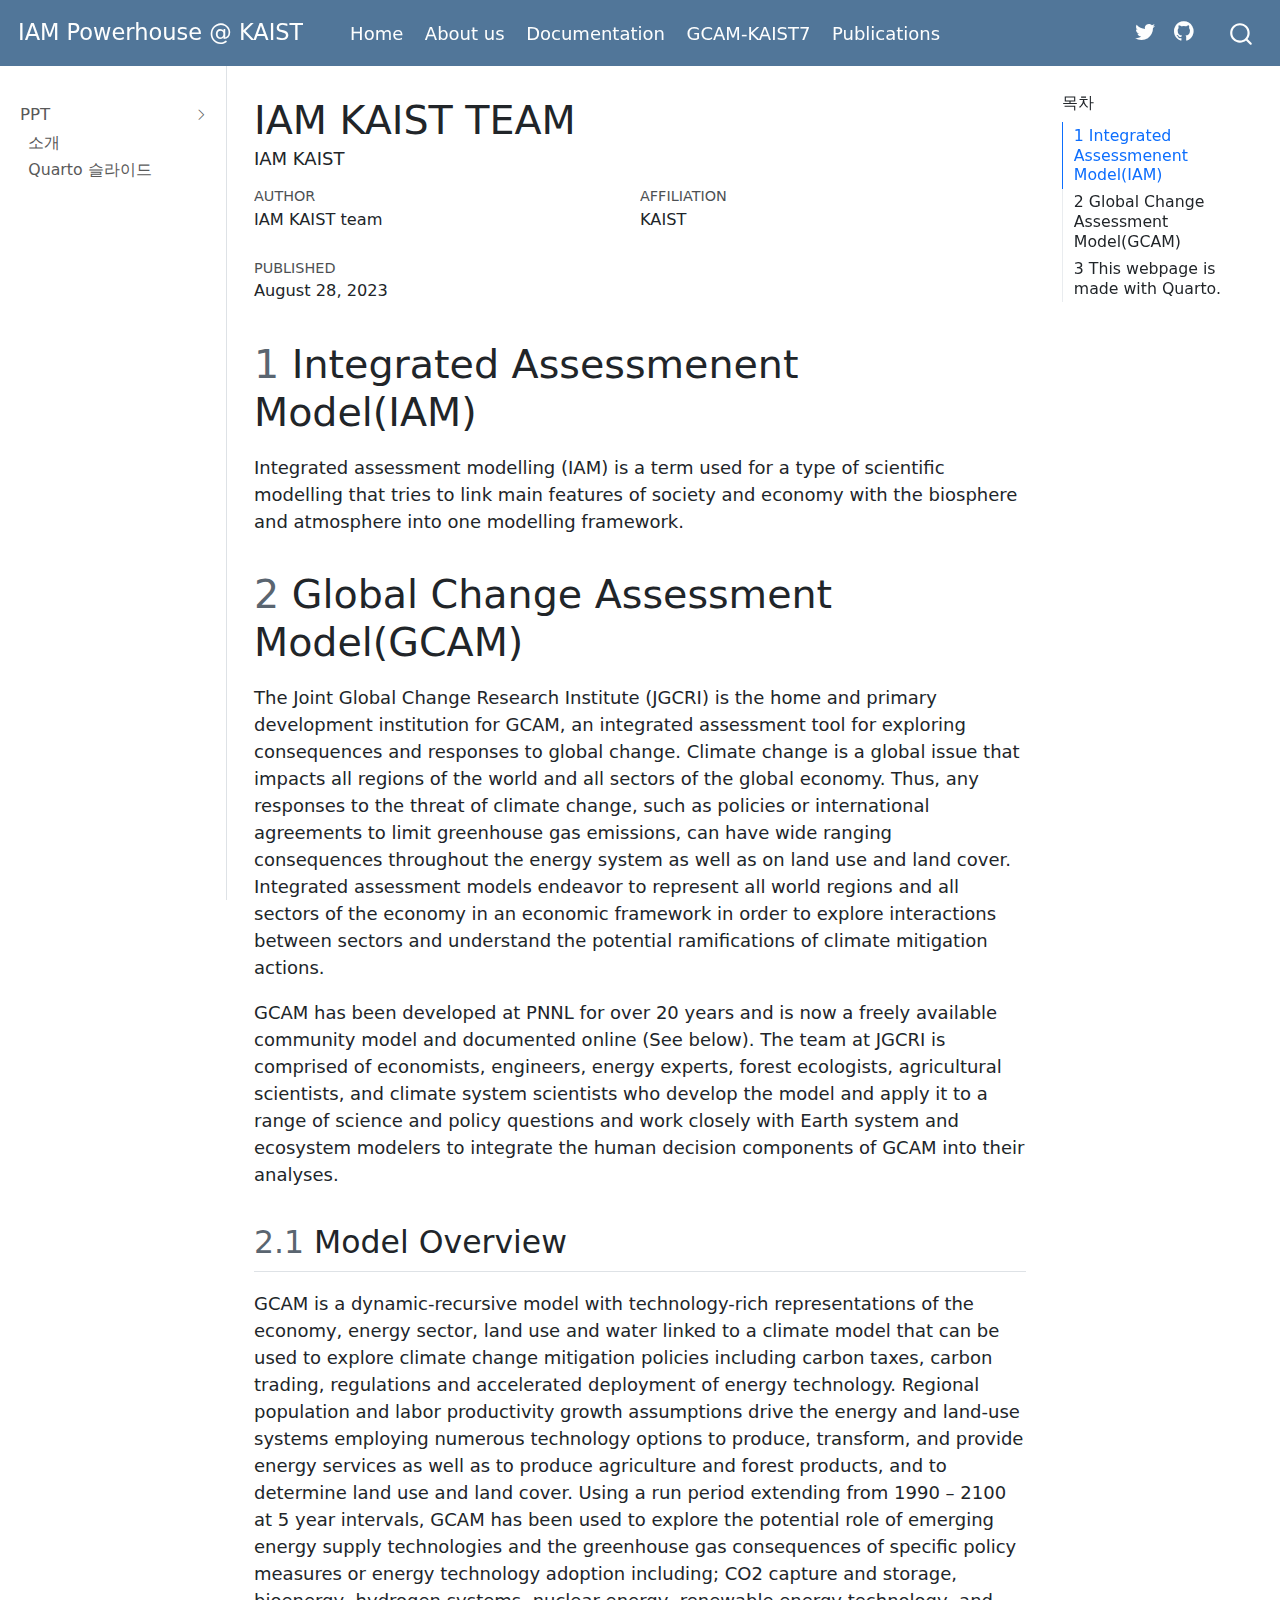
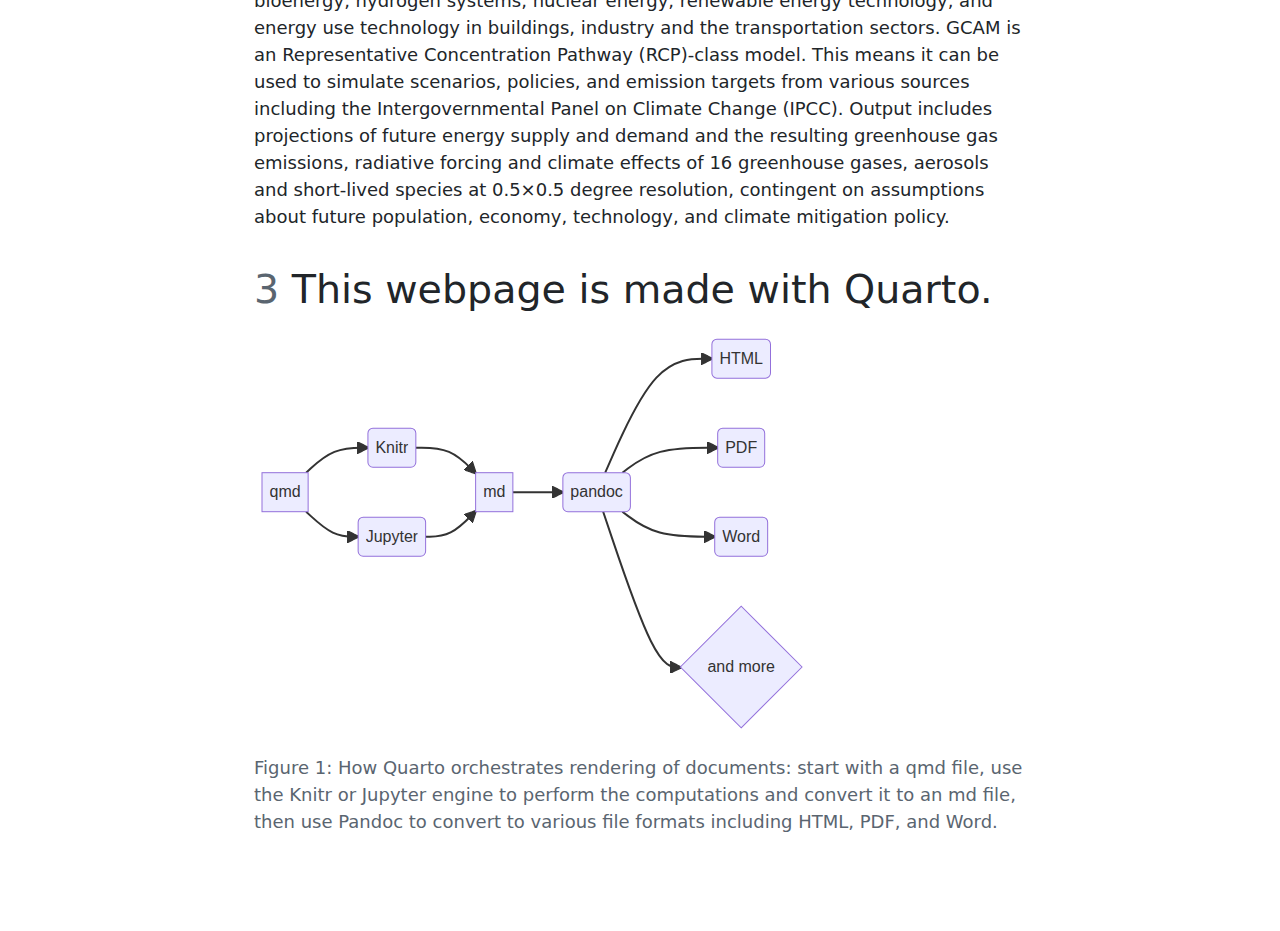
==== commit ba8edbdc: "ermaid added" ====
--- a/docs/index.html
+++ b/docs/index.html
@@ -109,7 +109,7 @@
 </ul>
             <ul class="navbar-nav navbar-nav-scroll ms-auto">
   <li class="nav-item compact">
-    <a class="nav-link" href="https://twitter.com/quarto_pub"><i class="bi bi-twitter" role="img" aria-label="Twitter">
+    <a class="nav-link" href="https://twitter.com/KAISTIAM"><i class="bi bi-twitter" role="img" aria-label="Twitter">
 </i> 
  </a>
   </li>  
@@ -168,7 +168,10 @@
    
   <ul class="collapse">
   <li><a href="#integrated-assessmenent-modeliam" id="toc-integrated-assessmenent-modeliam" class="nav-link active" data-scroll-target="#integrated-assessmenent-modeliam"><span class="toc-section-number">1</span>  Integrated Assessmenent Model(IAM)</a></li>
-  <li><a href="#global-change-assessment-modelgcam" id="toc-global-change-assessment-modelgcam" class="nav-link" data-scroll-target="#global-change-assessment-modelgcam"><span class="toc-section-number">2</span>  Global Change Assessment Model(GCAM)</a></li>
+  <li><a href="#global-change-assessment-modelgcam" id="toc-global-change-assessment-modelgcam" class="nav-link" data-scroll-target="#global-change-assessment-modelgcam"><span class="toc-section-number">2</span>  Global Change Assessment Model(GCAM)</a>
+  <ul class="collapse">
+  <li><a href="#model-overview" id="toc-model-overview" class="nav-link" data-scroll-target="#model-overview"><span class="toc-section-number">2.1</span>  Model Overview</a></li>
+  </ul></li>
   <li><a href="#this-webpage-is-made-with-quarto." id="toc-this-webpage-is-made-with-quarto." class="nav-link" data-scroll-target="#this-webpage-is-made-with-quarto."><span class="toc-section-number">3</span>  This webpage is made with Quarto.</a></li>
   </ul>
 </nav>
@@ -222,9 +225,12 @@
 </section>
 <section id="global-change-assessment-modelgcam" class="level1" data-number="2">
 <h1 data-number="2"><span class="header-section-number">2</span> Global Change Assessment Model(GCAM)</h1>
-<p>GCAM is a market equilibrium model with a global scope and operates from 1990 to 2100 in five-year time steps. It can be used to examine, for example, how changes in population, income, or technology cost might alter crop production, energy demand, and water withdrawals, or how changes in one region’s demand for energy affect energy, water, and land in other regions.</p>
-<p>GCAM has been developed at Pacific Northwest National Laboratory for over 30 years and is now a freely available community model and documented online. The team at JGCRI is comprised of economists, engineers, energy experts, forest ecologists, agricultural scientists, and climate system scientists who develop the model and apply it to a range of science and policy questions. The team works closely with Earth system and ecosystem modelers to integrate the human decision components of GCAM into their analyses.</p>
-<p>Source : <a href="https://gcims.pnnl.gov/modeling/gcam-global-change-analysis-model">PNNL</a></p>
+<p>The Joint Global Change Research Institute (JGCRI) is the home and primary development institution for GCAM, an integrated assessment tool for exploring consequences and responses to global change. Climate change is a global issue that impacts all regions of the world and all sectors of the global economy. Thus, any responses to the threat of climate change, such as policies or international agreements to limit greenhouse gas emissions, can have wide ranging consequences throughout the energy system as well as on land use and land cover. Integrated assessment models endeavor to represent all world regions and all sectors of the economy in an economic framework in order to explore interactions between sectors and understand the potential ramifications of climate mitigation actions.</p>
+<p>GCAM has been developed at PNNL for over 20 years and is now a freely available community model and documented online (See below). The team at JGCRI is comprised of economists, engineers, energy experts, forest ecologists, agricultural scientists, and climate system scientists who develop the model and apply it to a range of science and policy questions and work closely with Earth system and ecosystem modelers to integrate the human decision components of GCAM into their analyses.</p>
+<section id="model-overview" class="level2" data-number="2.1">
+<h2 data-number="2.1" class="anchored" data-anchor-id="model-overview"><span class="header-section-number">2.1</span> Model Overview</h2>
+<p>GCAM is a dynamic-recursive model with technology-rich representations of the economy, energy sector, land use and water linked to a climate model that can be used to explore climate change mitigation policies including carbon taxes, carbon trading, regulations and accelerated deployment of energy technology. Regional population and labor productivity growth assumptions drive the energy and land-use systems employing numerous technology options to produce, transform, and provide energy services as well as to produce agriculture and forest products, and to determine land use and land cover. Using a run period extending from 1990 – 2100 at 5 year intervals, GCAM has been used to explore the potential role of emerging energy supply technologies and the greenhouse gas consequences of specific policy measures or energy technology adoption including; CO2 capture and storage, bioenergy, hydrogen systems, nuclear energy, renewable energy technology, and energy use technology in buildings, industry and the transportation sectors. GCAM is an Representative Concentration Pathway (RCP)-class model. This means it can be used to simulate scenarios, policies, and emission targets from various sources including the Intergovernmental Panel on Climate Change (IPCC). Output includes projections of future energy supply and demand and the resulting greenhouse gas emissions, radiative forcing and climate effects of 16 greenhouse gases, aerosols and short-lived species at 0.5×0.5 degree resolution, contingent on assumptions about future population, economy, technology, and climate mitigation policy.</p>
+</section>
 </section>
 <section id="this-webpage-is-made-with-quarto." class="level1" data-number="3">
 <h1 data-number="3"><span class="header-section-number">3</span> This webpage is made with Quarto.</h1>
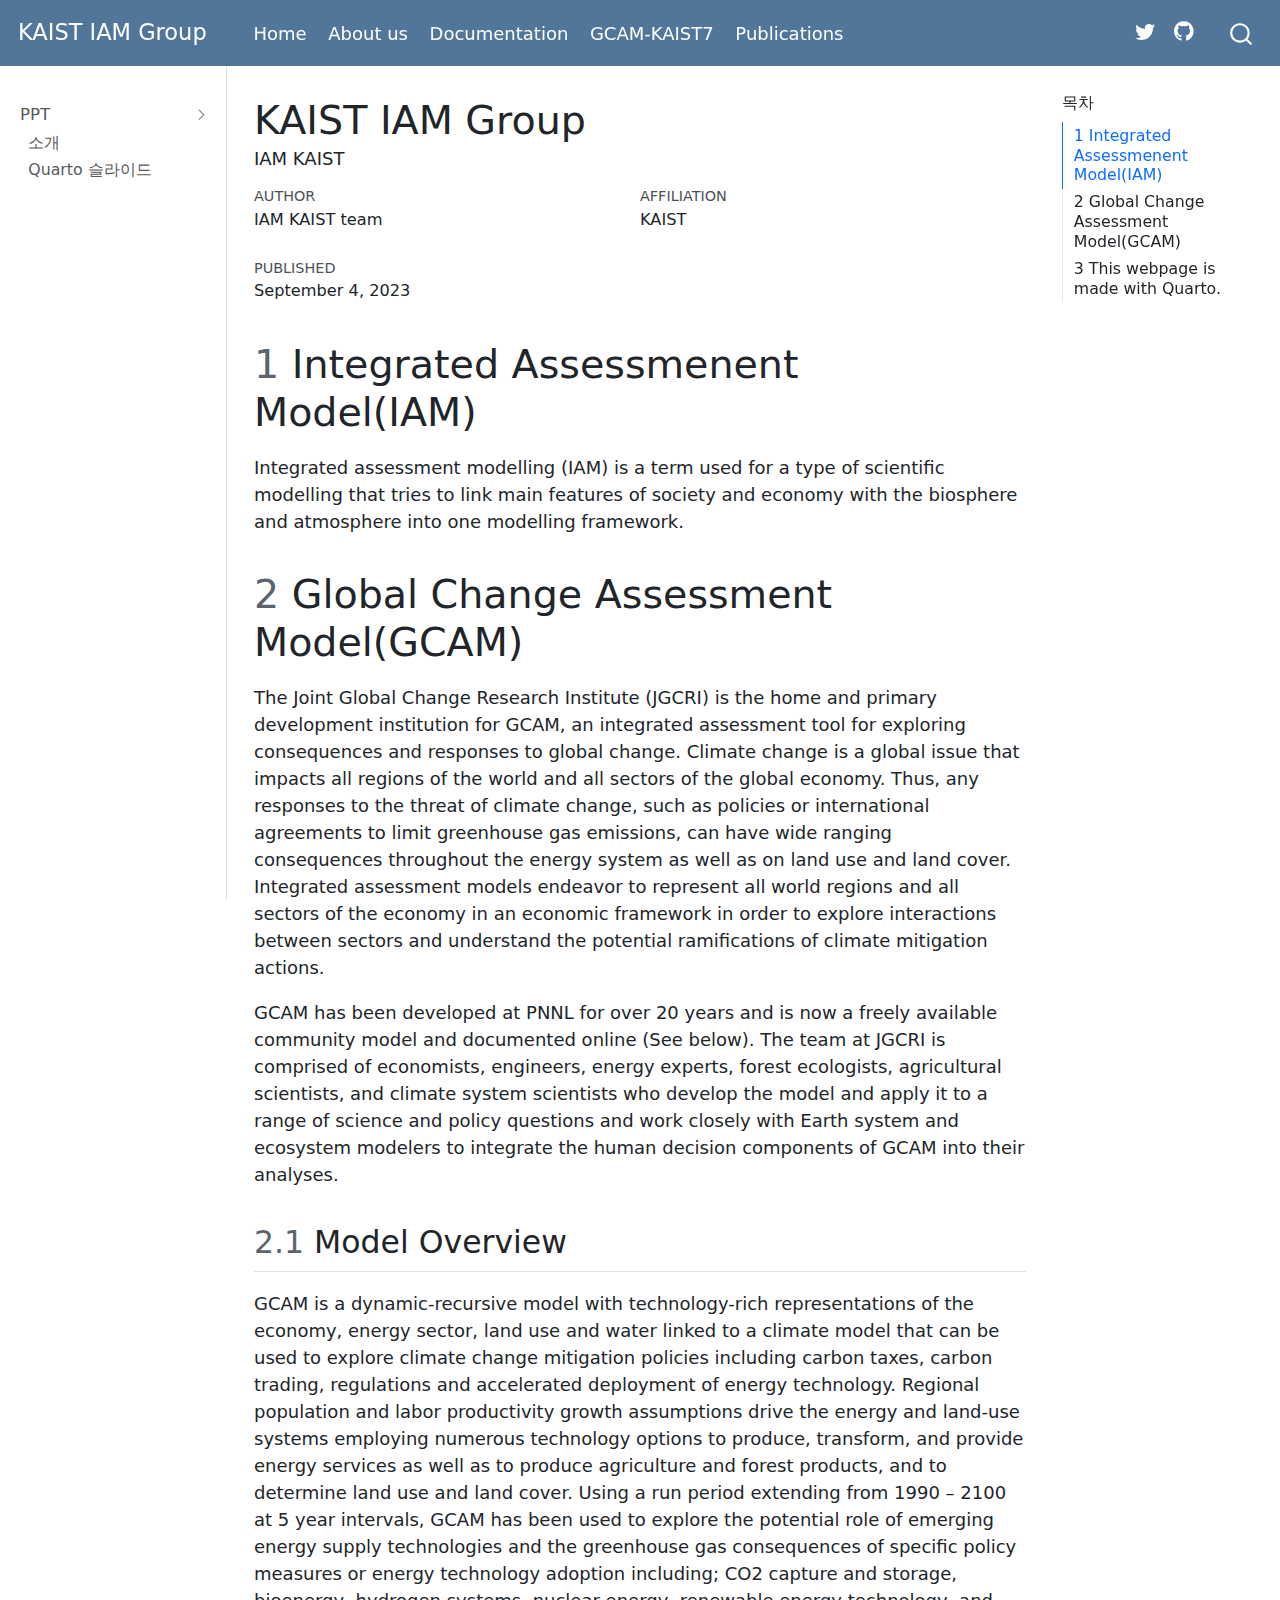
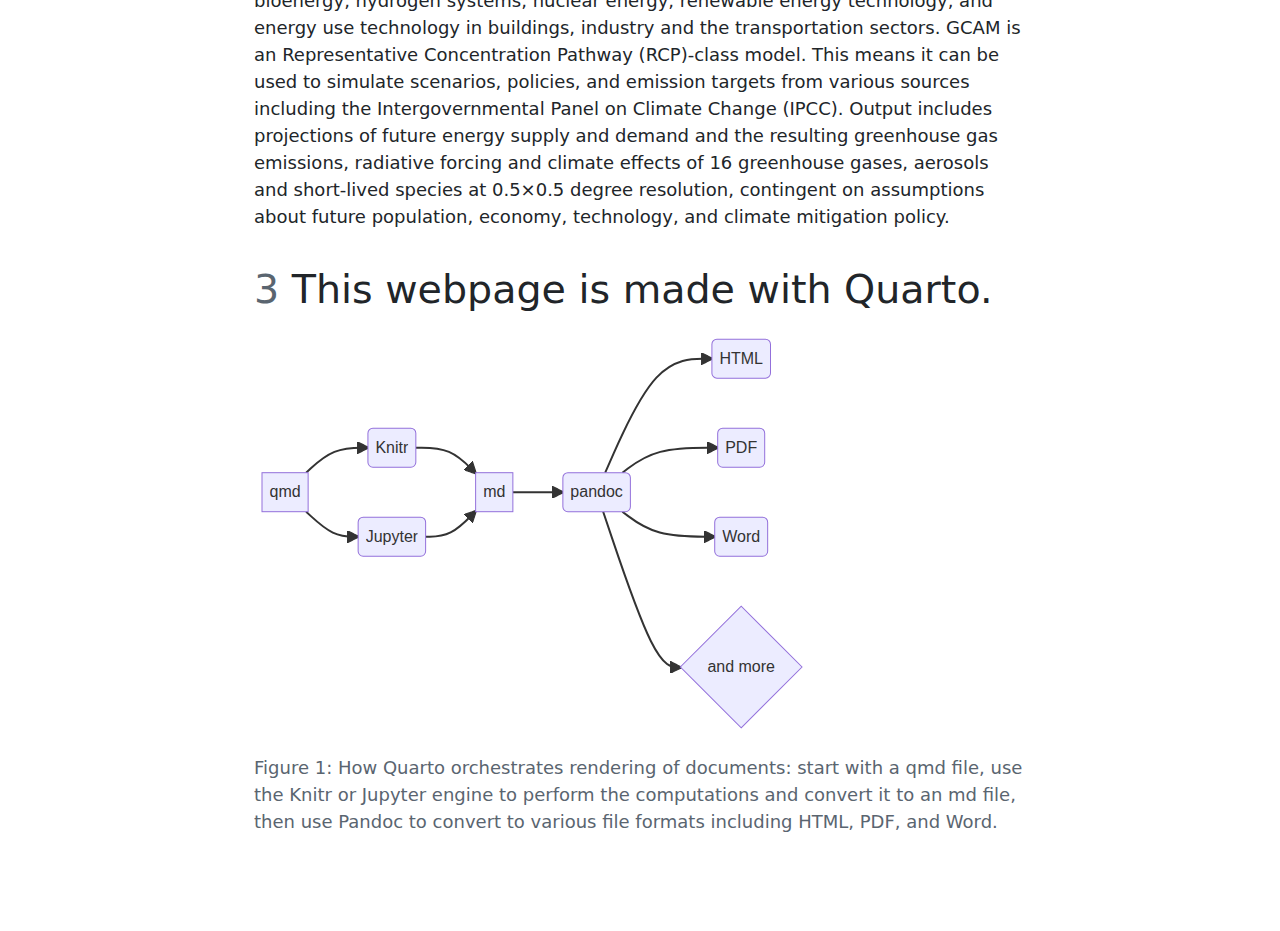
==== commit 07eaf63a: "KAIST IAM Group" ====
--- a/docs/index.html
+++ b/docs/index.html
@@ -7,10 +7,10 @@
 <meta name="viewport" content="width=device-width, initial-scale=1.0, user-scalable=yes">
 
 <meta name="author" content="IAM KAIST team">
-<meta name="dcterms.date" content="2023-08-28">
+<meta name="dcterms.date" content="2023-09-04">
 <meta name="description" content="IAM KAIST">
 
-<title>IAM Powerhouse @ KAIST - IAM KAIST TEAM</title>
+<title>KAIST IAM Group</title>
 <style>
 code{white-space: pre-wrap;}
 span.smallcaps{font-variant: small-caps;}
@@ -67,10 +67,10 @@
 <link href="site_libs/quarto-diagram/mermaid.css" rel="stylesheet">
 
 
-<meta property="og:title" content="IAM Powerhouse @ KAIST - IAM KAIST TEAM">
+<meta property="og:title" content="KAIST IAM Group">
 <meta property="og:description" content="IAM KAIST">
-<meta property="og:site-name" content="IAM Powerhouse @ KAIST">
-<meta name="twitter:title" content="IAM Powerhouse @ KAIST - IAM KAIST TEAM">
+<meta property="og:site-name" content="KAIST IAM Group">
+<meta name="twitter:title" content="KAIST IAM Group">
 <meta name="twitter:description" content="IAM KAIST">
 <meta name="twitter:card" content="summary">
 </head>
@@ -83,7 +83,7 @@
       <div class="navbar-container container-fluid">
       <div class="navbar-brand-container">
     <a class="navbar-brand" href="./index.html">
-    <span class="navbar-title">IAM Powerhouse @ KAIST</span>
+    <span class="navbar-title">KAIST IAM Group</span>
     </a>
   </div>
           <button class="navbar-toggler" type="button" data-bs-toggle="collapse" data-bs-target="#navbarCollapse" aria-controls="navbarCollapse" aria-expanded="false" aria-label="Toggle navigation" onclick="if (window.quartoToggleHeadroom) { window.quartoToggleHeadroom(); }">
@@ -125,7 +125,7 @@
     </nav>
   <nav class="quarto-secondary-nav" data-bs-toggle="collapse" data-bs-target="#quarto-sidebar" aria-controls="quarto-sidebar" aria-expanded="false" aria-label="Toggle sidebar navigation" onclick="if (window.quartoToggleHeadroom) { window.quartoToggleHeadroom(); }">
     <div class="container-fluid d-flex justify-content-between">
-      <h1 class="quarto-secondary-nav-title">IAM KAIST TEAM</h1>
+      <h1 class="quarto-secondary-nav-title">KAIST IAM Group</h1>
       <button type="button" class="quarto-btn-toggle btn" aria-label="Show secondary navigation">
         <i class="bi bi-chevron-right"></i>
       </button>
@@ -181,7 +181,7 @@
 
 <header id="title-block-header" class="quarto-title-block default">
 <div class="quarto-title">
-<h1 class="title d-none d-lg-block">IAM KAIST TEAM</h1>
+<h1 class="title d-none d-lg-block">KAIST IAM Group</h1>
 </div>
 
 <div>
@@ -210,7 +210,7 @@
     <div>
     <div class="quarto-title-meta-heading">Published</div>
     <div class="quarto-title-meta-contents">
-      <p class="date">August 28, 2023</p>
+      <p class="date">September 4, 2023</p>
     </div>
   </div>
     
--- a/docs/site_libs/quarto-html/quarto-syntax-highlighting.css
+++ b/docs/site_libs/quarto-html/quarto-syntax-highlighting.css
@@ -1,34 +1,34 @@
 /* quarto syntax highlight colors */
 :root {
-  --quarto-hl-al-color: #ff5555;
-  --quarto-hl-an-color: #6a737d;
-  --quarto-hl-at-color: #d73a49;
-  --quarto-hl-bn-color: #005cc5;
-  --quarto-hl-bu-color: #d73a49;
-  --quarto-hl-ch-color: #032f62;
-  --quarto-hl-co-color: #6a737d;
-  --quarto-hl-cv-color: #6a737d;
-  --quarto-hl-cn-color: #005cc5;
-  --quarto-hl-cf-color: #d73a49;
-  --quarto-hl-dt-color: #d73a49;
-  --quarto-hl-dv-color: #005cc5;
-  --quarto-hl-do-color: #6a737d;
-  --quarto-hl-er-color: #ff5555;
-  --quarto-hl-ex-color: #d73a49;
-  --quarto-hl-fl-color: #005cc5;
-  --quarto-hl-fu-color: #6f42c1;
-  --quarto-hl-im-color: #032f62;
-  --quarto-hl-in-color: #6a737d;
-  --quarto-hl-kw-color: #d73a49;
-  --quarto-hl-op-color: #24292e;
-  --quarto-hl-pp-color: #d73a49;
-  --quarto-hl-re-color: #6a737d;
-  --quarto-hl-sc-color: #005cc5;
-  --quarto-hl-ss-color: #032f62;
-  --quarto-hl-st-color: #032f62;
-  --quarto-hl-va-color: #e36209;
-  --quarto-hl-vs-color: #032f62;
-  --quarto-hl-wa-color: #ff5555;
+  --quarto-hl-ot-color: #003B4F;
+  --quarto-hl-at-color: #657422;
+  --quarto-hl-ss-color: #20794D;
+  --quarto-hl-an-color: #5E5E5E;
+  --quarto-hl-fu-color: #4758AB;
+  --quarto-hl-st-color: #20794D;
+  --quarto-hl-cf-color: #003B4F;
+  --quarto-hl-op-color: #5E5E5E;
+  --quarto-hl-er-color: #AD0000;
+  --quarto-hl-bn-color: #AD0000;
+  --quarto-hl-al-color: #AD0000;
+  --quarto-hl-va-color: #111111;
+  --quarto-hl-bu-color: inherit;
+  --quarto-hl-ex-color: inherit;
+  --quarto-hl-pp-color: #AD0000;
+  --quarto-hl-in-color: #5E5E5E;
+  --quarto-hl-vs-color: #20794D;
+  --quarto-hl-wa-color: #5E5E5E;
+  --quarto-hl-do-color: #5E5E5E;
+  --quarto-hl-im-color: #00769E;
+  --quarto-hl-ch-color: #20794D;
+  --quarto-hl-dt-color: #AD0000;
+  --quarto-hl-fl-color: #AD0000;
+  --quarto-hl-co-color: #5E5E5E;
+  --quarto-hl-cv-color: #5E5E5E;
+  --quarto-hl-cn-color: #8f5902;
+  --quarto-hl-sc-color: #5E5E5E;
+  --quarto-hl-dv-color: #AD0000;
+  --quarto-hl-kw-color: #003B4F;
 }
 
 /* other quarto variables */
@@ -36,140 +36,132 @@
   --quarto-font-monospace: SFMono-Regular, Menlo, Monaco, Consolas, "Liberation Mono", "Courier New", monospace;
 }
 
-code span.al {
-  font-weight: bold;
-  color: #ff5555;
-}
-
-code span.an {
-  color: #6a737d;
-}
-
-code span.at {
-  color: #d73a49;
-}
-
-code span.bn {
-  color: #005cc5;
-}
-
-code span.bu {
-  color: #d73a49;
-}
-
-code span.ch {
-  color: #032f62;
-}
-
-code span.co {
-  color: #6a737d;
-}
-
-code span.cv {
-  color: #6a737d;
-}
-
-code span.cn {
-  color: #005cc5;
-}
-
-code span.cf {
-  color: #d73a49;
-}
-
-code span.dt {
-  color: #d73a49;
-}
-
-code span.dv {
-  color: #005cc5;
-}
-
-code span.do {
-  color: #6a737d;
-}
-
-code span.er {
-  color: #ff5555;
-  text-decoration: underline;
-}
-
-code span.ex {
-  font-weight: bold;
-  color: #d73a49;
-}
-
-code span.fl {
-  color: #005cc5;
-}
-
-code span.fu {
-  color: #6f42c1;
-}
-
-code span.im {
-  color: #032f62;
-}
-
-code span.in {
-  color: #6a737d;
-}
-
-code span.kw {
-  color: #d73a49;
-}
-
 pre > code.sourceCode > span {
-  color: #24292e;
+  color: #003B4F;
 }
 
 code span {
-  color: #24292e;
+  color: #003B4F;
 }
 
 code.sourceCode > span {
-  color: #24292e;
+  color: #003B4F;
 }
 
 div.sourceCode,
 div.sourceCode pre.sourceCode {
-  color: #24292e;
+  color: #003B4F;
+}
+
+code span.ot {
+  color: #003B4F;
+}
+
+code span.at {
+  color: #657422;
+}
+
+code span.ss {
+  color: #20794D;
+}
+
+code span.an {
+  color: #5E5E5E;
+}
+
+code span.fu {
+  color: #4758AB;
+}
+
+code span.st {
+  color: #20794D;
+}
+
+code span.cf {
+  color: #003B4F;
 }
 
 code span.op {
-  color: #24292e;
+  color: #5E5E5E;
+}
+
+code span.er {
+  color: #AD0000;
+}
+
+code span.bn {
+  color: #AD0000;
+}
+
+code span.al {
+  color: #AD0000;
+}
+
+code span.va {
+  color: #111111;
 }
 
 code span.pp {
-  color: #d73a49;
+  color: #AD0000;
 }
 
-code span.re {
-  color: #6a737d;
+code span.in {
+  color: #5E5E5E;
+}
+
+code span.vs {
+  color: #20794D;
+}
+
+code span.wa {
+  color: #5E5E5E;
+  font-style: italic;
+}
+
+code span.do {
+  color: #5E5E5E;
+  font-style: italic;
+}
+
+code span.im {
+  color: #00769E;
+}
+
+code span.ch {
+  color: #20794D;
+}
+
+code span.dt {
+  color: #AD0000;
+}
+
+code span.fl {
+  color: #AD0000;
+}
+
+code span.co {
+  color: #5E5E5E;
+}
+
+code span.cv {
+  color: #5E5E5E;
+  font-style: italic;
+}
+
+code span.cn {
+  color: #8f5902;
 }
 
 code span.sc {
-  color: #005cc5;
+  color: #5E5E5E;
 }
 
-code span.ss {
-  color: #032f62;
+code span.dv {
+  color: #AD0000;
 }
 
-code span.st {
-  color: #032f62;
-}
-
-code span.va {
-  color: #e36209;
-}
-
-code span.vs {
-  color: #032f62;
-}
-
-code span.wa {
-  color: #ff5555;
+code span.kw {
+  color: #003B4F;
 }
 
 .prevent-inlining {
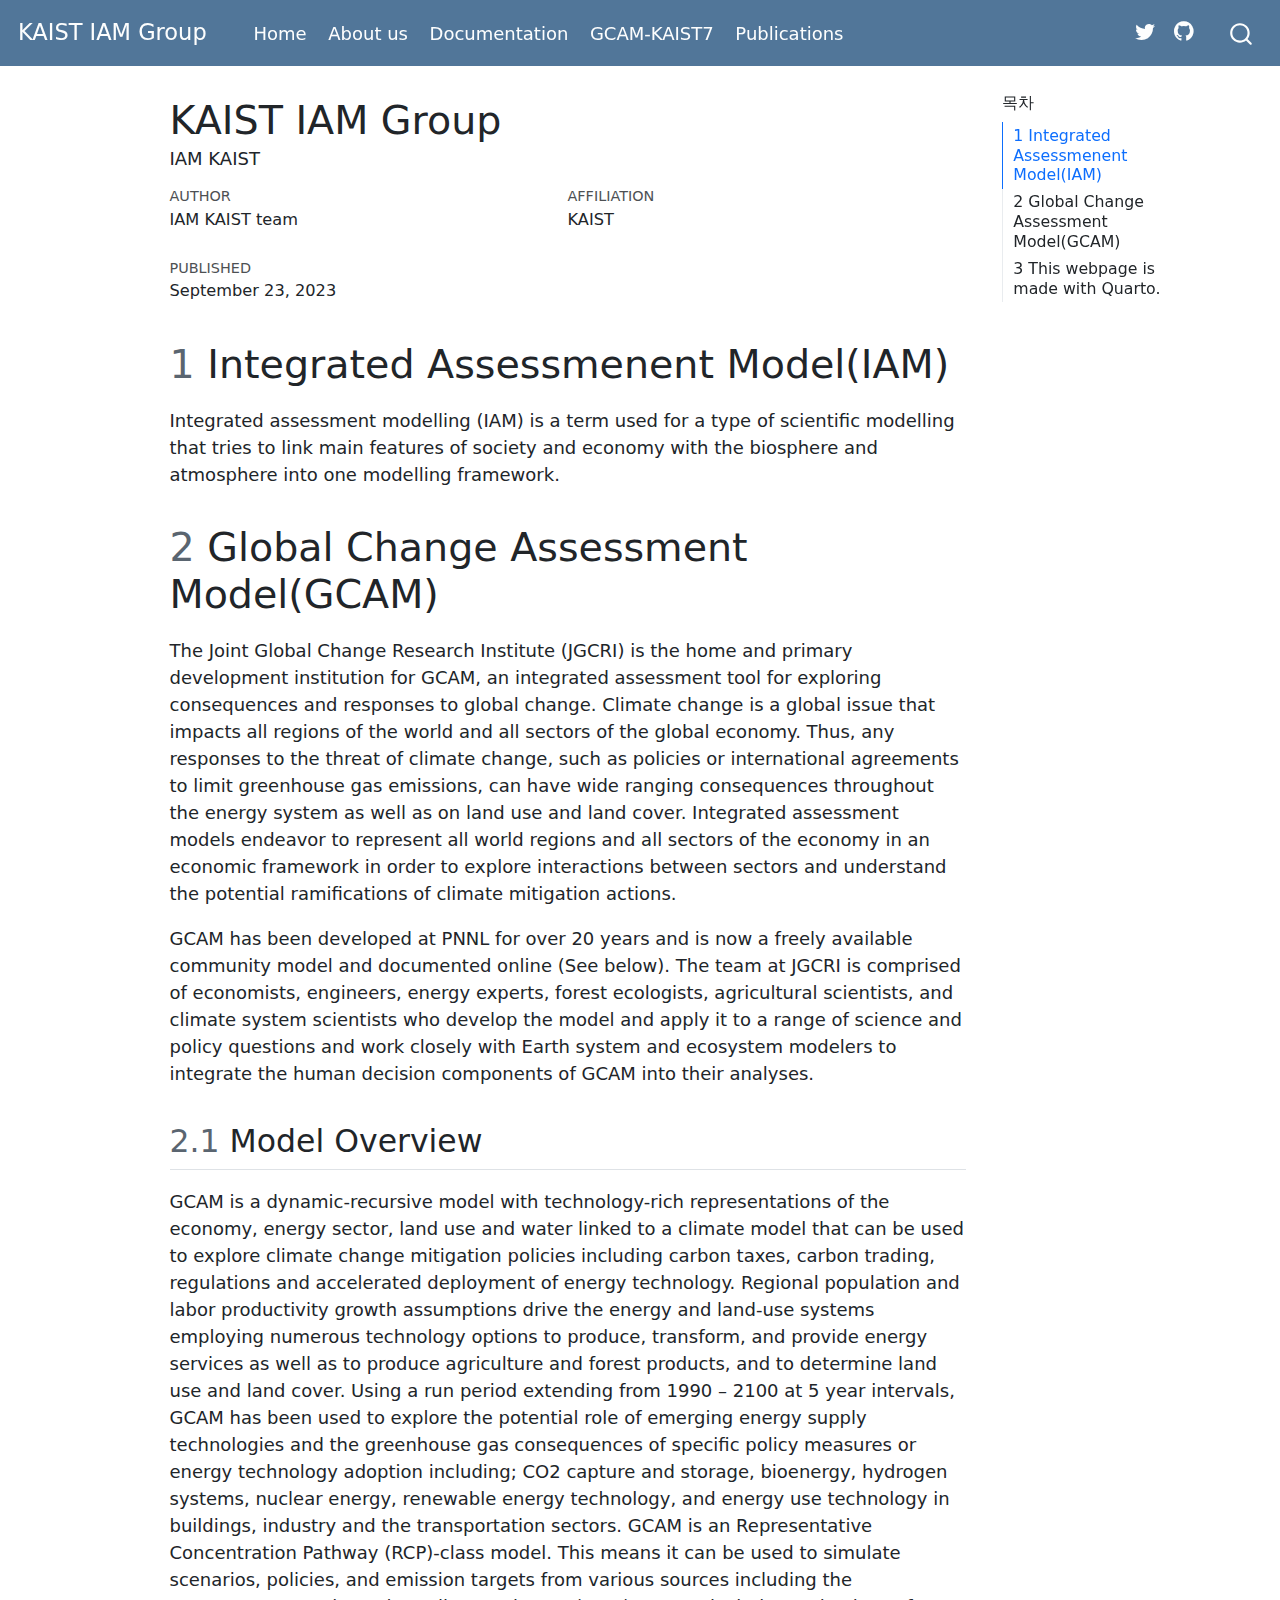
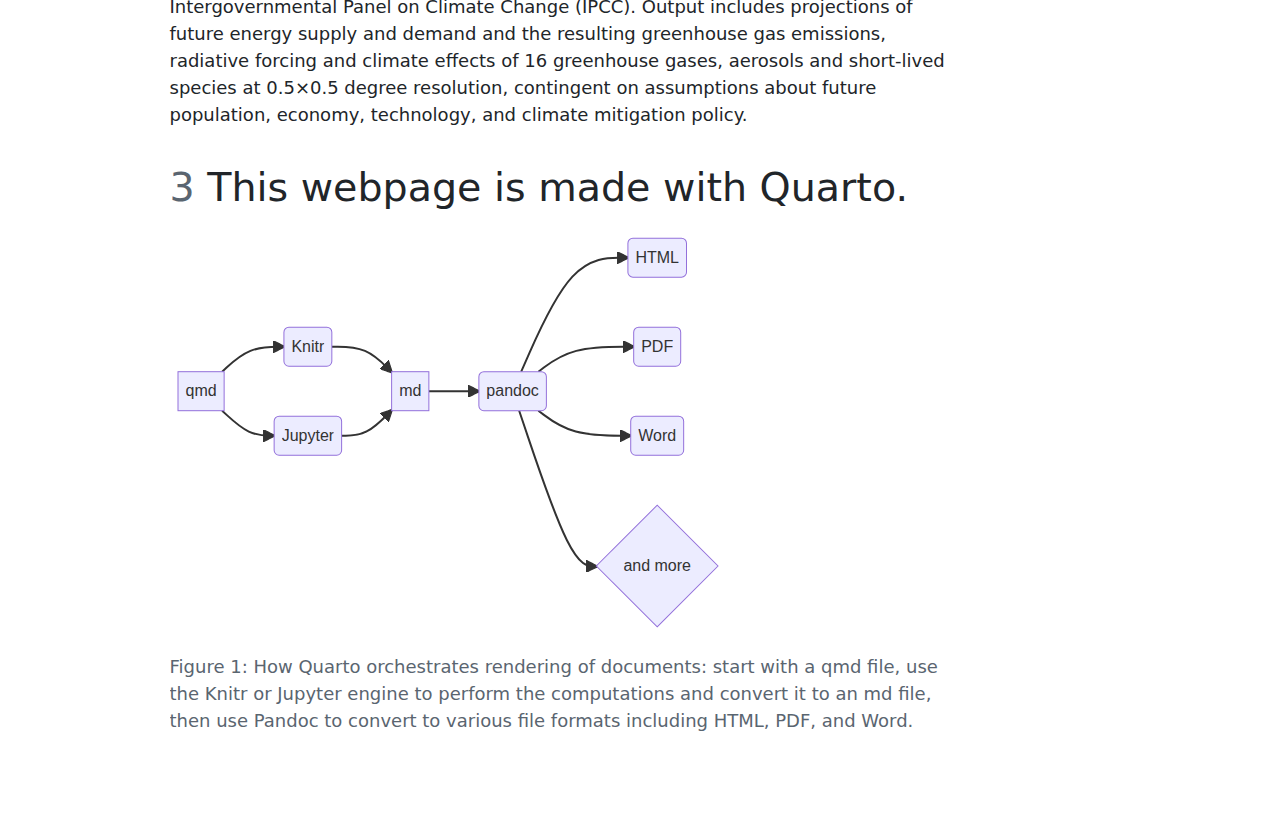
==== commit d1128df4: "cimmit" ====
--- a/docs/index.html
+++ b/docs/index.html
@@ -7,7 +7,7 @@
 <meta name="viewport" content="width=device-width, initial-scale=1.0, user-scalable=yes">
 
 <meta name="author" content="IAM KAIST team">
-<meta name="dcterms.date" content="2023-09-04">
+<meta name="dcterms.date" content="2023-09-23">
 <meta name="description" content="IAM KAIST">
 
 <title>KAIST IAM Group</title>
@@ -75,7 +75,7 @@
 <meta name="twitter:card" content="summary">
 </head>
 
-<body class="nav-sidebar docked nav-fixed">
+<body class="nav-fixed">
 
 <div id="quarto-search-results"></div>
   <header id="quarto-header" class="headroom fixed-top">
@@ -123,44 +123,10 @@
           </div> <!-- /navcollapse -->
       </div> <!-- /container-fluid -->
     </nav>
-  <nav class="quarto-secondary-nav" data-bs-toggle="collapse" data-bs-target="#quarto-sidebar" aria-controls="quarto-sidebar" aria-expanded="false" aria-label="Toggle sidebar navigation" onclick="if (window.quartoToggleHeadroom) { window.quartoToggleHeadroom(); }">
-    <div class="container-fluid d-flex justify-content-between">
-      <h1 class="quarto-secondary-nav-title">KAIST IAM Group</h1>
-      <button type="button" class="quarto-btn-toggle btn" aria-label="Show secondary navigation">
-        <i class="bi bi-chevron-right"></i>
-      </button>
-    </div>
-  </nav>
 </header>
 <!-- content -->
 <div id="quarto-content" class="quarto-container page-columns page-rows-contents page-layout-article page-navbar">
 <!-- sidebar -->
-  <nav id="quarto-sidebar" class="sidebar collapse sidebar-navigation docked overflow-auto">
-    <div class="sidebar-menu-container"> 
-    <ul class="list-unstyled mt-1">
-        <li class="sidebar-item sidebar-item-section">
-      <div class="sidebar-item-container"> 
-            <a class="sidebar-item-text sidebar-link text-start" data-bs-toggle="collapse" data-bs-target="#quarto-sidebar-section-1" aria-expanded="true">PPT</a>
-          <a class="sidebar-item-toggle text-start" data-bs-toggle="collapse" data-bs-target="#quarto-sidebar-section-1" aria-expanded="true">
-            <i class="bi bi-chevron-right ms-2"></i>
-          </a> 
-      </div>
-      <ul id="quarto-sidebar-section-1" class="collapse list-unstyled sidebar-section depth1 show">  
-          <li class="sidebar-item">
-  <div class="sidebar-item-container"> 
-  <a href="./intro_slide.html" class="sidebar-item-text sidebar-link">소개</a>
-  </div>
-</li>
-          <li class="sidebar-item">
-  <div class="sidebar-item-container"> 
-  <a href="./quarto_slideshow.html" class="sidebar-item-text sidebar-link">Quarto 슬라이드</a>
-  </div>
-</li>
-      </ul>
-  </li>
-    </ul>
-    </div>
-</nav>
 <!-- margin-sidebar -->
     <div id="quarto-margin-sidebar" class="sidebar margin-sidebar">
         <nav id="TOC" role="doc-toc" class="toc-active">
@@ -181,7 +147,7 @@
 
 <header id="title-block-header" class="quarto-title-block default">
 <div class="quarto-title">
-<h1 class="title d-none d-lg-block">KAIST IAM Group</h1>
+<h1 class="title">KAIST IAM Group</h1>
 </div>
 
 <div>
@@ -210,7 +176,7 @@
     <div>
     <div class="quarto-title-meta-heading">Published</div>
     <div class="quarto-title-meta-contents">
-      <p class="date">September 4, 2023</p>
+      <p class="date">September 23, 2023</p>
     </div>
   </div>
     
--- a/docs/site_libs/quarto-html/quarto-syntax-highlighting.css
+++ b/docs/site_libs/quarto-html/quarto-syntax-highlighting.css
@@ -1,34 +1,34 @@
 /* quarto syntax highlight colors */
 :root {
-  --quarto-hl-ot-color: #003B4F;
-  --quarto-hl-at-color: #657422;
-  --quarto-hl-ss-color: #20794D;
-  --quarto-hl-an-color: #5E5E5E;
-  --quarto-hl-fu-color: #4758AB;
-  --quarto-hl-st-color: #20794D;
-  --quarto-hl-cf-color: #003B4F;
-  --quarto-hl-op-color: #5E5E5E;
-  --quarto-hl-er-color: #AD0000;
-  --quarto-hl-bn-color: #AD0000;
-  --quarto-hl-al-color: #AD0000;
-  --quarto-hl-va-color: #111111;
-  --quarto-hl-bu-color: inherit;
-  --quarto-hl-ex-color: inherit;
-  --quarto-hl-pp-color: #AD0000;
-  --quarto-hl-in-color: #5E5E5E;
-  --quarto-hl-vs-color: #20794D;
-  --quarto-hl-wa-color: #5E5E5E;
-  --quarto-hl-do-color: #5E5E5E;
-  --quarto-hl-im-color: #00769E;
-  --quarto-hl-ch-color: #20794D;
-  --quarto-hl-dt-color: #AD0000;
-  --quarto-hl-fl-color: #AD0000;
-  --quarto-hl-co-color: #5E5E5E;
-  --quarto-hl-cv-color: #5E5E5E;
-  --quarto-hl-cn-color: #8f5902;
-  --quarto-hl-sc-color: #5E5E5E;
-  --quarto-hl-dv-color: #AD0000;
-  --quarto-hl-kw-color: #003B4F;
+  --quarto-hl-al-color: #ff5555;
+  --quarto-hl-an-color: #6a737d;
+  --quarto-hl-at-color: #d73a49;
+  --quarto-hl-bn-color: #005cc5;
+  --quarto-hl-bu-color: #d73a49;
+  --quarto-hl-ch-color: #032f62;
+  --quarto-hl-co-color: #6a737d;
+  --quarto-hl-cv-color: #6a737d;
+  --quarto-hl-cn-color: #005cc5;
+  --quarto-hl-cf-color: #d73a49;
+  --quarto-hl-dt-color: #d73a49;
+  --quarto-hl-dv-color: #005cc5;
+  --quarto-hl-do-color: #6a737d;
+  --quarto-hl-er-color: #ff5555;
+  --quarto-hl-ex-color: #d73a49;
+  --quarto-hl-fl-color: #005cc5;
+  --quarto-hl-fu-color: #6f42c1;
+  --quarto-hl-im-color: #032f62;
+  --quarto-hl-in-color: #6a737d;
+  --quarto-hl-kw-color: #d73a49;
+  --quarto-hl-op-color: #24292e;
+  --quarto-hl-pp-color: #d73a49;
+  --quarto-hl-re-color: #6a737d;
+  --quarto-hl-sc-color: #005cc5;
+  --quarto-hl-ss-color: #032f62;
+  --quarto-hl-st-color: #032f62;
+  --quarto-hl-va-color: #e36209;
+  --quarto-hl-vs-color: #032f62;
+  --quarto-hl-wa-color: #ff5555;
 }
 
 /* other quarto variables */
@@ -36,132 +36,140 @@
   --quarto-font-monospace: SFMono-Regular, Menlo, Monaco, Consolas, "Liberation Mono", "Courier New", monospace;
 }
 
+code span.al {
+  font-weight: bold;
+  color: #ff5555;
+}
+
+code span.an {
+  color: #6a737d;
+}
+
+code span.at {
+  color: #d73a49;
+}
+
+code span.bn {
+  color: #005cc5;
+}
+
+code span.bu {
+  color: #d73a49;
+}
+
+code span.ch {
+  color: #032f62;
+}
+
+code span.co {
+  color: #6a737d;
+}
+
+code span.cv {
+  color: #6a737d;
+}
+
+code span.cn {
+  color: #005cc5;
+}
+
+code span.cf {
+  color: #d73a49;
+}
+
+code span.dt {
+  color: #d73a49;
+}
+
+code span.dv {
+  color: #005cc5;
+}
+
+code span.do {
+  color: #6a737d;
+}
+
+code span.er {
+  color: #ff5555;
+  text-decoration: underline;
+}
+
+code span.ex {
+  font-weight: bold;
+  color: #d73a49;
+}
+
+code span.fl {
+  color: #005cc5;
+}
+
+code span.fu {
+  color: #6f42c1;
+}
+
+code span.im {
+  color: #032f62;
+}
+
+code span.in {
+  color: #6a737d;
+}
+
+code span.kw {
+  color: #d73a49;
+}
+
 pre > code.sourceCode > span {
-  color: #003B4F;
+  color: #24292e;
 }
 
 code span {
-  color: #003B4F;
+  color: #24292e;
 }
 
 code.sourceCode > span {
-  color: #003B4F;
+  color: #24292e;
 }
 
 div.sourceCode,
 div.sourceCode pre.sourceCode {
-  color: #003B4F;
+  color: #24292e;
 }
 
-code span.ot {
-  color: #003B4F;
+code span.op {
+  color: #24292e;
 }
 
-code span.at {
-  color: #657422;
+code span.pp {
+  color: #d73a49;
+}
+
+code span.re {
+  color: #6a737d;
+}
+
+code span.sc {
+  color: #005cc5;
 }
 
 code span.ss {
-  color: #20794D;
-}
-
-code span.an {
-  color: #5E5E5E;
-}
-
-code span.fu {
-  color: #4758AB;
+  color: #032f62;
 }
 
 code span.st {
-  color: #20794D;
-}
-
-code span.cf {
-  color: #003B4F;
-}
-
-code span.op {
-  color: #5E5E5E;
-}
-
-code span.er {
-  color: #AD0000;
-}
-
-code span.bn {
-  color: #AD0000;
-}
-
-code span.al {
-  color: #AD0000;
+  color: #032f62;
 }
 
 code span.va {
-  color: #111111;
-}
-
-code span.pp {
-  color: #AD0000;
-}
-
-code span.in {
-  color: #5E5E5E;
+  color: #e36209;
 }
 
 code span.vs {
-  color: #20794D;
+  color: #032f62;
 }
 
 code span.wa {
-  color: #5E5E5E;
-  font-style: italic;
-}
-
-code span.do {
-  color: #5E5E5E;
-  font-style: italic;
-}
-
-code span.im {
-  color: #00769E;
-}
-
-code span.ch {
-  color: #20794D;
-}
-
-code span.dt {
-  color: #AD0000;
-}
-
-code span.fl {
-  color: #AD0000;
-}
-
-code span.co {
-  color: #5E5E5E;
-}
-
-code span.cv {
-  color: #5E5E5E;
-  font-style: italic;
-}
-
-code span.cn {
-  color: #8f5902;
-}
-
-code span.sc {
-  color: #5E5E5E;
-}
-
-code span.dv {
-  color: #AD0000;
-}
-
-code span.kw {
-  color: #003B4F;
+  color: #ff5555;
 }
 
 .prevent-inlining {
